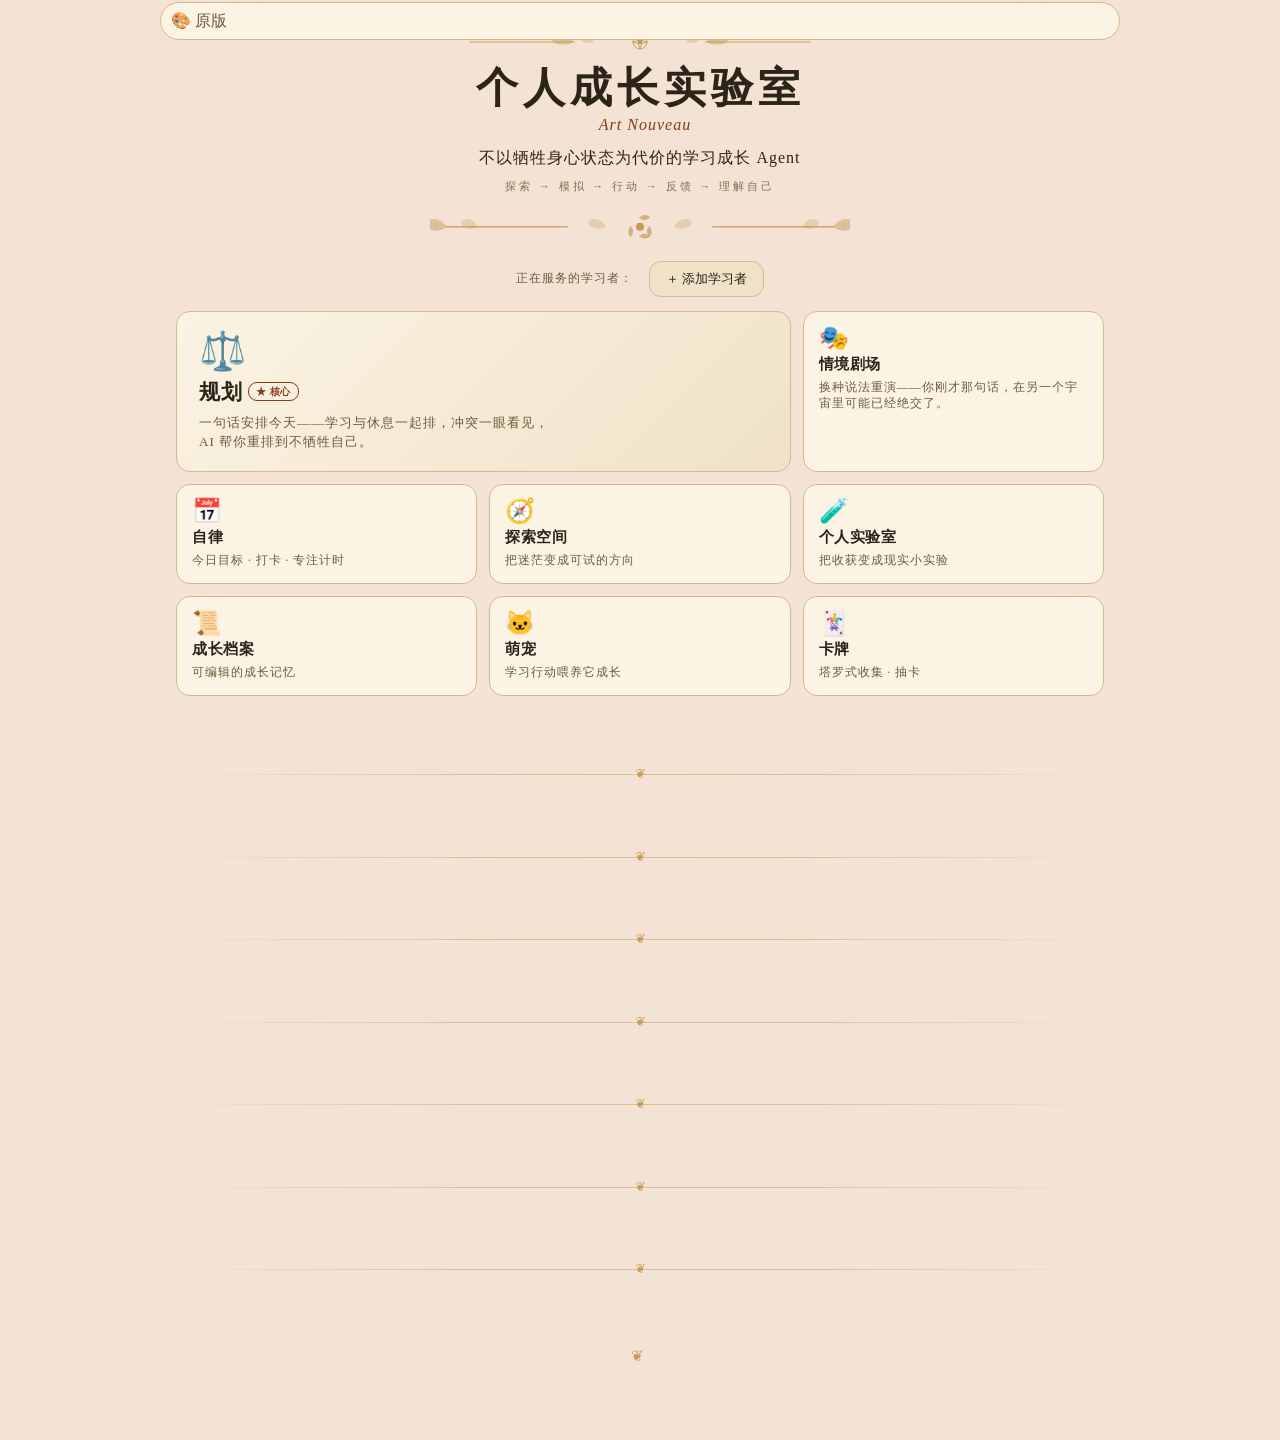
==== app/static/index.html @ cc13e1bd "初始提交：GrowLab 个人成长实验室（三合一）" ====
<!DOCTYPE html>
<html lang="zh">
<head>
<meta charset="UTF-8">
<meta name="viewport" content="width=device-width, initial-scale=1.0">
<title>个人成长实验室</title>
<style>
:root{
  --bg:#F3E3D5; --surface:#FBF3E3; --surface-2:#EFE2C8; --border:#D4B98F;
  --text:#2C2418; --muted:#6E5A3E; --primary:#3E4630; --gold:#C89B5A;
  --gold-2:#E0B15D; --rust:#853C1E; --success:#4C6B4A; --warning:#9D612E; --danger:#853C1E;
  --radius:16px; --shadow:0 4px 18px rgba(60,45,20,.12); --ease:cubic-bezier(.22,1,.36,1);
}
[data-theme="dark"]{
  --bg:#2B3322; --surface:#39422E; --surface-2:#454E35; --border:#5A6448;
  --text:#F3E3D5; --muted:#B9AC92; --primary:#E0B15D; --gold:#C89B5A;
  --gold-2:#E5C592; --rust:#B0642F; --success:#8FAE84; --warning:#C99A5B; --danger:#C96B4B;
  --shadow:0 4px 18px rgba(0,0,0,.4);
}
/* ===== Seder 新艺术植物纹样 · 四套可选色板（默认原版，右上角下拉切换，可随时回退） ===== */
[data-theme="seder-gold"]{
  --bg:#E8DCC3; --surface:#EBE0CA; --surface-2:#DCCDA9; --border:#1F2A24;
  --text:#1F2A24; --muted:#575C51; --primary:#8A6D1F; --gold:#8A6D1F;
  --gold-2:#6E5514; --rust:#5C3A2E;
}
[data-theme="seder-iris"]{
  --bg:#D8D4C8; --surface:#DDD9CF; --surface-2:#C4BFB0; --border:#23203A;
  --text:#23203A; --muted:#565262; --primary:#3E4E8C; --gold:#3E4E8C;
  --gold-2:#2E3C70; --rust:#6B4E7E;
}
[data-theme="seder-pergament"]{
  --bg:#EDE4D0; --surface:#EFE7D6; --surface-2:#E0D4BA; --border:#3A2F23;
  --text:#3A2F23; --muted:#6C6253; --primary:#5C4A2E; --gold:#5C4A2E;
  --gold-2:#463820; --rust:#7A3B2E;
}
[data-theme="seder-distel"]{
  --bg:#E3D5BF; --surface:#E6DAC7; --surface-2:#D2C1A4; --border:#2A2620;
  --text:#2A2620; --muted:#5E574D; --primary:#9A4632; --gold:#9A4632;
  --gold-2:#7D3626; --rust:#4E5B3A;
}
[data-theme="seder-gold"] .bg::after{background:radial-gradient(130% 95% at 50% 42%, rgba(232,220,195,.82) 32%, rgba(232,220,195,.55) 78%, rgba(232,220,195,.30) 100%)}
[data-theme="seder-iris"] .bg::after{background:radial-gradient(130% 95% at 50% 42%, rgba(216,212,200,.82) 32%, rgba(216,212,200,.55) 78%, rgba(216,212,200,.30) 100%)}
[data-theme="seder-pergament"] .bg::after{background:radial-gradient(130% 95% at 50% 42%, rgba(237,228,208,.82) 32%, rgba(237,228,208,.55) 78%, rgba(237,228,208,.30) 100%)}
[data-theme="seder-distel"] .bg::after{background:radial-gradient(130% 95% at 50% 42%, rgba(227,213,191,.82) 32%, rgba(227,213,191,.55) 78%, rgba(227,213,191,.30) 100%)}
select.theme-sel{appearance:none;-webkit-appearance:none;cursor:pointer;background:var(--surface);color:var(--muted);font:inherit;padding:5px 10px}
*{box-sizing:border-box;margin:0;padding:0}
body{font-family:"Songti SC","STSong","Noto Serif SC",Georgia,serif;
  background:var(--bg);color:var(--text);line-height:1.65;
  -webkit-font-smoothing:antialiased;padding-bottom:60px}
.wrap{max-width:960px;margin:0 auto;padding:24px 16px 10px;position:relative;z-index:1}

/* ===== 虚化背景层：穆夏参考图 + 径向柔光（中心盖住文字，四周透出画作） ===== */
.bg{position:fixed;inset:-50px;z-index:0;pointer-events:none;
  background:url('/static/img/0afab5fdced544edc72ea9a3ad81ae0b.jpg') center/cover no-repeat;
  filter:blur(7px) saturate(1.08);transform:scale(1.04);}
.bg::after{content:"";position:absolute;inset:0;
  background:radial-gradient(130% 95% at 50% 42%,
    rgba(243,227,213,.82) 32%, rgba(243,227,213,.55) 78%, rgba(243,227,213,.30) 100%);}
[data-theme="dark"] .bg::after{
  background:radial-gradient(130% 95% at 50% 42%,
    rgba(43,51,34,.86) 32%, rgba(43,51,34,.58) 78%, rgba(43,51,34,.32) 100%);}

/* ===== 页眉 ===== */
header{text-align:center;margin-bottom:6px;position:relative}
.hdr-orn{display:block;width:100%;max-width:340px;margin:0 auto 2px;color:var(--gold)}
h1{font-size:30px;font-weight:600;letter-spacing:4px;line-height:1.25}
h1 .fl{color:var(--rust);font-style:italic;font-size:15px;font-weight:400;
  letter-spacing:1px;margin-left:10px;display:block}
.sub{color:var(--muted);font-size:13px;margin-top:4px;letter-spacing:2px}
.icon-btn{background:none;border:1px solid var(--border);border-radius:20px;
  color:var(--muted);padding:5px 12px;font-size:13px;cursor:pointer;
  position:absolute;top:2px;right:0}
.icon-btn:hover{border-color:var(--gold);color:var(--gold-2)}

/* ===== 花边分隔线 ===== */
.orn-divider{display:block;width:100%;max-width:420px;margin:6px auto 4px;color:var(--gold)}
.orn-divider line,.orn-divider path,.orn-divider circle{stroke:currentColor}

/* ===== 用户选择器 ===== */
.userselect{display:flex;gap:8px;align-items:center;flex-wrap:wrap;
  margin:14px 0 6px;justify-content:center}
.userselect .lbl{font-size:12px;color:var(--muted);letter-spacing:1px}
.usertag{padding:5px 16px;border:1px solid var(--border);border-radius:20px;
  font-size:13px;cursor:pointer;background:var(--surface)}
.usertag:hover{border-color:var(--gold)}
.usertag.on{background:var(--primary);color:var(--surface);border-color:var(--primary)}

/* ===== 导航 ===== */
nav{display:flex;gap:8px;flex-wrap:wrap;margin:10px 0 20px;justify-content:center}
nav button{font-family:inherit;border:1px solid var(--border);border-radius:24px;
  background:var(--surface);color:var(--text);padding:8px 18px;font-size:14px;
  cursor:pointer;letter-spacing:1px}
nav button:hover{border-color:var(--gold);color:var(--rust)}
nav button.on{background:var(--primary);color:var(--surface);border-color:var(--primary)}

/* ===== 卡片（穆夏装饰框：四角花边 + 双层金线） ===== */
.card{position:relative;background-color:var(--surface);
  border:1px solid rgba(200,155,90,.5);border-radius:14px;
  padding:34px 30px 26px;margin-bottom:16px;box-shadow:var(--shadow);
  background-image:url('/static/orn/corner-tl.svg'),url('/static/orn/corner-tr.svg'),
    url('/static/orn/corner-bl.svg'),url('/static/orn/corner-br.svg');
  background-repeat:no-repeat;
  background-position:top left, top right, bottom left, bottom right;
  background-size:48px 48px,48px 48px,48px 48px,48px 48px;}
.card::before{content:"";position:absolute;inset:9px;border:1px solid rgba(200,155,90,.22);
  border-radius:9px;pointer-events:none}
.section-t{font-size:12px;font-weight:600;color:var(--rust);letter-spacing:2px;
  text-transform:uppercase;margin-bottom:12px;padding-left:12px;
  border-left:3px solid var(--gold);line-height:1.5}
.muted{color:var(--muted);font-size:12px}
button.act{font-family:inherit;border:1px solid var(--border);border-radius:12px;
  background:var(--surface-2);color:var(--text);padding:8px 16px;font-size:13px;cursor:pointer}
button.act:hover{border-color:var(--gold)}
button.primary{background:var(--primary);color:var(--surface);border-color:var(--primary)}
button.danger{border-color:var(--danger);color:var(--danger)}
input,textarea,select{font-family:inherit;background:var(--surface-2);color:var(--text);
  border:1px solid var(--border);border-radius:10px;padding:9px 12px;font-size:14px;width:100%}
textarea{resize:vertical;min-height:60px}
label{font-size:12px;color:var(--muted);display:block;margin:8px 0 3px}
.row{display:flex;gap:8px;align-items:center;flex-wrap:wrap}
.row>*{flex:1}
.row .narrow{flex:0 0 auto}

/* ===== 场景卡片 ===== */
.scene{display:flex;gap:12px;align-items:center;padding:14px 16px;border:1px solid var(--border);
  border-radius:var(--radius);margin-bottom:8px;cursor:pointer;background:var(--surface-2);
  transition:border-color .2s,transform .2s}
.scene:hover{border-color:var(--gold);transform:translateX(2px)}
.scene .t{font-size:15px;font-weight:600}
.scene .m{color:var(--muted);font-size:12px}

/* ===== 剧场对话（带头像） ===== */
.chat{display:flex;flex-direction:column;gap:12px;margin:14px 0}
.msg{display:flex;gap:9px;align-items:flex-start}
.msg.user{flex-direction:row-reverse}
.avatar{width:36px;height:36px;border-radius:50%;flex:0 0 auto;
  background:var(--surface-2);border:1px solid var(--gold);
  display:flex;align-items:center;justify-content:center;font-size:18px;
  box-shadow:0 0 0 2px rgba(200,155,90,.15)}
.bubble{max-width:80%;padding:10px 14px;border-radius:14px;font-size:14px;line-height:1.5}
.bubble.user{background:var(--primary);color:var(--surface);border-bottom-right-radius:4px}
.bubble.char{background:var(--surface-2);border-bottom-left-radius:4px;border:1px solid var(--border)}
.bubble .who{font-size:11px;color:var(--muted);margin-bottom:2px;display:block}
.eval{display:flex;gap:6px;flex-wrap:wrap;margin:6px 0}
.badge{font-size:11px;padding:3px 12px;border-radius:14px;border:1px solid var(--border)}
.badge.ok{color:var(--success);border-color:var(--success)}
.badge.no{color:var(--danger);border-color:var(--danger)}

.md{background:var(--surface-2);border-radius:12px;padding:14px 16px;font-size:13px;
  white-space:pre-wrap;line-height:1.65;border:1px solid var(--border)}
.md h1,.md h2,.md h3{font-size:15px;margin:8px 0 4px;color:var(--rust)}
.md table{width:100%;border-collapse:collapse;font-size:12px;margin:6px 0}
.md td,.md th{border:1px solid var(--border);padding:5px 8px;text-align:left}
.hidden{display:none}
.list-item{display:flex;gap:10px;align-items:center;padding:12px 14px;border:1px solid var(--border);
  border-radius:12px;margin-bottom:8px;font-size:13px;background:var(--surface-2)}
.list-item .grow{flex:1}
.ornament{color:var(--gold);font-size:15px;letter-spacing:6px;text-align:center;margin:6px 0 2px}

/* ===== 成长宠物 ===== */
.pet-head{display:flex;gap:14px;align-items:center;margin-bottom:14px}
.pet-emoji{width:76px;height:76px;border-radius:50%;background:var(--surface-2);
  border:1px solid var(--gold);display:flex;align-items:center;justify-content:center;
  font-size:40px;box-shadow:0 0 0 3px rgba(200,155,90,.15)}
.pet-info{flex:1;min-width:0}
.pet-name{font-size:18px;font-weight:600;letter-spacing:1px}
.pet-stage{font-size:12px;color:var(--rust);margin-left:6px;font-weight:400}
.pet-expbar{height:8px;border-radius:6px;background:var(--surface-2);border:1px solid var(--border);
  margin-top:7px;overflow:hidden}
.pet-expbar .pfill{display:block;height:100%;background:linear-gradient(90deg,var(--gold-2),var(--gold));
  border-radius:6px;transition:width .3s}
.pbar{display:flex;align-items:center;gap:8px;margin:8px 0}
.plbl{font-size:12px;color:var(--muted);width:34px}
.ptrack{flex:1;height:10px;border-radius:6px;background:var(--surface-2);border:1px solid var(--border);overflow:hidden}
.pfill{display:block;height:100%;border-radius:6px;transition:width .3s}
.pnum{font-size:12px;color:var(--muted);width:26px;text-align:right}
.pet-ev{display:flex;gap:8px;align-items:center;padding:7px 10px;border:1px solid var(--border);
  border-radius:10px;margin-bottom:6px;font-size:13px;background:var(--surface-2)}
.pet-exp{margin-left:auto;color:var(--gold);font-size:12px}
/* 宠物 duangduang 弹性待机动画 */
@keyframes duang{
  0%,100%{transform:translateY(0) scale(1,1)}
  25%{transform:translateY(-3px) scale(1.07,.93)}
  50%{transform:translateY(0) scale(.95,1.07)}
  72%{transform:translateY(-1px) scale(1.04,.96)}
}
.pet-emoji{animation:duang 2.6s ease-in-out infinite}
@media(prefers-reduced-motion:reduce){.pet-emoji{animation:none}}

/* ===== 成长卡牌 ===== */
.cards-top{display:flex;align-items:center;gap:12px;justify-content:space-between;flex-wrap:wrap;margin-bottom:12px}
.draw-big{font-size:22px;font-weight:600;color:var(--rust)}
.cardgrid{display:grid;grid-template-columns:repeat(auto-fill,minmax(116px,1fr));gap:12px;margin-top:10px}
.cardcell{position:relative;aspect-ratio:2/3;border-radius:10px;overflow:hidden;
  border:1px solid var(--gold);background:var(--surface-2);box-shadow:0 2px 8px rgba(60,45,20,.12)}
.cardcell img{width:100%;height:100%;object-fit:cover;display:block}
.cardcap{position:absolute;left:0;right:0;bottom:0;padding:4px 6px;text-align:center;
  font-size:12px;color:var(--surface);background:linear-gradient(transparent,rgba(43,51,34,.82));letter-spacing:1px}
.cardback{position:absolute;inset:0;display:flex;align-items:center;justify-content:center;
  background:radial-gradient(circle at 50% 40%,var(--surface) 0%,var(--surface-2) 100%);
  color:var(--gold);font-size:22px;opacity:.55}
.flip-scene{perspective:1000px;width:180px;aspect-ratio:2/3;margin:4px auto 6px}
.flip-inner{position:relative;width:100%;height:100%;transform-style:preserve-3d;transition:transform .7s cubic-bezier(.2,.85,.25,1)}
.flip-inner.flipped{transform:rotateY(180deg)}
.flip-face{position:absolute;inset:0;backface-visibility:hidden;-webkit-backface-visibility:hidden;
  border-radius:12px;border:1px solid var(--gold);overflow:hidden}
.flip-back{background:radial-gradient(circle at 50% 40%,var(--surface) 0%,var(--surface-2) 100%);
  display:flex;align-items:center;justify-content:center;color:var(--gold);font-size:28px}
.flip-front{transform:rotateY(180deg);background:var(--surface)}

/* ===== 自律 todo ===== */
.disc-stats{display:grid;grid-template-columns:repeat(3,1fr);gap:10px;margin-bottom:6px}
.dstat{background:var(--surface-2);border:1px solid var(--border);border-radius:12px;
  padding:12px;text-align:center}
.dstat .dnum{font-size:24px;font-weight:700;color:var(--rust)}
.dstat .dlbl{font-size:11px;color:var(--muted);margin-top:2px}
.habit{display:flex;align-items:center;gap:10px;padding:10px 12px;border-radius:11px;
  background:var(--surface-2);margin-bottom:7px;border:1px solid transparent;cursor:pointer;transition:.15s}
.habit:hover{border-color:var(--gold)}
.habit.checked{border-color:var(--success);background:var(--surface)}
.habit .box{width:22px;height:22px;border-radius:7px;border:2px solid var(--border);
  flex-shrink:0;display:flex;align-items:center;justify-content:center;font-size:14px;color:var(--surface)}
.habit.checked .box{background:var(--success);border-color:var(--success)}
.habit .hname{font-size:14px}
.habit.checked .hname{color:var(--muted);text-decoration:line-through}
.heat{display:grid;grid-template-columns:repeat(15,1fr);gap:4px;margin-top:6px}
.heat .cell{aspect-ratio:1;border-radius:5px;background:var(--surface-2);border:1px solid var(--border);
  display:flex;align-items:center;justify-content:center;font-size:9px;color:var(--muted)}
.heat .cell.full{background:var(--success);border-color:var(--success);color:var(--surface)}
.heat .cell.part{background:linear-gradient(135deg,var(--success) 0%,var(--surface-2) 100%)}
.heat .cell.plan{border-style:dashed}
.heat .cell.has-plan{border-color:var(--gold);color:var(--rust);font-weight:600}
.timer-clock{font-size:34px;font-weight:700;font-variant-numeric:tabular-nums;letter-spacing:1px;
  text-align:center;color:var(--rust);margin:6px 0}
/* 交接弹层 */
.modal{position:fixed;inset:0;background:rgba(30,24,14,.5);display:none;
  align-items:center;justify-content:center;z-index:60;padding:16px}
.modal.show{display:flex}
.modal-box{background:var(--surface);border:1px solid var(--gold);border-radius:14px;
  padding:20px;max-width:440px;width:100%;max-height:88vh;overflow:auto;box-shadow:0 8px 30px rgba(0,0,0,.3)}
.modal-box h3{margin-bottom:2px}
/* 导演设置 */
.dir-lbl{font-size:12px;color:var(--muted);margin-top:10px;display:block;margin-bottom:4px}
.dir-row{display:flex;gap:8px;flex-wrap:wrap}
.dir-opt{padding:6px 13px;border:1px solid var(--border);border-radius:20px;
  font-size:13px;cursor:pointer;background:var(--surface-2)}
.dir-opt.on{background:var(--primary);color:var(--surface);border-color:var(--primary)}
/* 经验卡 */
.expcard{border:1px solid var(--gold);border-radius:12px;padding:12px 14px;margin-bottom:10px;
  background:var(--surface-2);position:relative}
.expcard .tag{font-size:10px;color:var(--rust);border:1px solid var(--rust);
  padding:1px 7px;border-radius:10px;margin-left:6px;vertical-align:2px}
.handoff-banner{background:var(--surface-2);border:1px dashed var(--gold);border-radius:10px;
  padding:9px 12px;margin-bottom:10px;font-size:13px}
/* 农场场景 */
.farm-scene{position:relative;border-radius:14px;overflow:hidden;padding:12px;
  background:linear-gradient(180deg,#b8ddf0 0%,#d9eed2 52%,#93c46f 100%);
  border:1px solid var(--border)}
.farm-scene .house{position:absolute;top:10px;left:14px;font-size:38px;filter:drop-shadow(0 2px 2px rgba(0,0,0,.15))}
.farm-scene .sun{position:absolute;top:12px;right:16px;font-size:28px}
.farm-scene .fence{position:absolute;bottom:6px;left:0;right:0;height:10px;
  background:repeating-linear-gradient(90deg,#8a6a3f 0 12px,#f3e3d5 12px 16px);
  border-radius:3px;opacity:.5}
.farm-grid{display:grid;grid-template-columns:repeat(3,1fr);gap:10px;margin-top:52px;position:relative;z-index:1}
.plot{aspect-ratio:1;border-radius:11px;
  background:linear-gradient(180deg,#9c6b3a,#7c5226);border:2px solid #5f3d1c;
  box-shadow:inset 0 2px 5px rgba(0,0,0,.25);
  display:flex;align-items:center;justify-content:center;font-size:30px;cursor:pointer;transition:.15s}
.plot.empty{border-style:dashed;border-color:#6b4a24;background:rgba(255,255,255,.12);color:#5f3d1c;font-size:22px}
.plot:hover{transform:translateY(-2px)}
.plot.ripe{box-shadow:0 0 0 3px var(--gold-2), inset 0 2px 5px rgba(0,0,0,.25)}
.plot.wilted{opacity:.55}
.crop-tag{font-size:20px;cursor:pointer;margin-left:5px}
.crop-tag:hover{transform:scale(1.15)}
.comm-row{display:flex;align-items:center;gap:10px;padding:9px 12px;border:1px solid var(--border);
  border-radius:11px;margin-bottom:7px;background:var(--surface-2)}
[data-theme="dark"] .farm-scene{background:linear-gradient(180deg,#2c3a33 0%,#394a38 52%,#33402c 100%);
  border-color:var(--border)}
[data-theme="dark"] .plot{background:linear-gradient(180deg,#6b4a2a,#48341f);border-color:#3a2a16}
[data-theme="dark"] .plot.empty{background:rgba(0,0,0,.16);color:#9c8258;border-color:#5c4630}
[data-theme="dark"] .farm-scene .fence{background:repeating-linear-gradient(90deg,#5c4a30 0 12px,#3a4430 12px 16px)}
/* 探索首页 · 标本编辑 + 记忆图谱 */
.specimen{background:var(--surface);border:1px solid var(--border);border-radius:14px;
  padding:28px 26px;margin-bottom:16px}
.spec-kicker{font-size:11px;letter-spacing:3px;color:var(--muted);
  text-transform:uppercase;display:flex;align-items:center;gap:10px}
.spec-kicker::after{content:"";flex:1;height:1px;background:var(--border)}
.specimen h2{font-size:26px;font-weight:600;letter-spacing:2px;margin:8px 0 4px;color:var(--text)}
.spec-sub{font-size:13px;color:var(--muted);line-height:1.7;max-width:60ch}
.spec-rule{border:none;border-top:1px solid var(--border);margin:16px 0}
.spec-label{background:var(--surface-2);border:1px solid var(--border);border-radius:10px;
  padding:16px 14px 12px;position:relative;margin-top:4px}
.spec-no{position:absolute;top:-9px;left:12px;font-size:10px;letter-spacing:1px;
  background:var(--rust);color:var(--surface);padding:1px 9px;border-radius:10px}
.spec-label textarea{background:transparent;border:none;font-size:15px;min-height:56px;
  padding:2px 0;width:100%;box-shadow:none;outline:none}
.spec-grid{display:grid;grid-template-columns:repeat(2,1fr);gap:12px}
.spec-card{background:var(--surface);border:1px solid var(--border);border-radius:10px;
  padding:14px;display:flex;flex-direction:column;gap:4px}
.spec-card .no{font-size:10px;color:var(--muted);letter-spacing:1.5px}
.spec-card .nm{font-size:15px;font-weight:600;line-height:1.4}
.spec-card .why{font-size:12px;color:var(--muted);line-height:1.55;flex:1}
.spec-card .rule{border-top:1px solid var(--border);margin:8px 0 2px}
.spec-card.first{grid-column:1/-1;border-color:var(--rust);
  box-shadow:0 4px 16px rgba(133,60,30,.14)}

@media(max-width:600px){h1{font-size:24px}.bubble{max-width:95%}.card{padding:30px 20px 22px}.spec-grid{grid-template-columns:1fr}}

/* ===== 动效系统（统一缓动 · 视图切换入场 · hover/按压微交互） ===== */
@keyframes rise{from{opacity:0;transform:translateY(26px)}to{opacity:1;transform:none}}
@keyframes ruleGrow{from{transform:scaleX(0)}to{transform:scaleX(1)}}
@keyframes draw{to{stroke-dashoffset:0}}
.hdr-orn{animation:rise .9s var(--ease) both}
.orn-divider{animation:rise 1s var(--ease) both .08s}
#main.view-anim>*{animation:rise .5s var(--ease) both}
#main.view-anim>*:nth-child(2){animation-delay:.06s}
#main.view-anim>*:nth-child(3){animation-delay:.12s}
#main.view-anim>*:nth-child(4){animation-delay:.18s}
#main.view-anim>*:nth-child(5){animation-delay:.24s}
.cardcell{transition:transform .25s var(--ease),box-shadow .25s var(--ease)}
.cardcell:hover{transform:translateY(-3px)}
button.act,nav button,.usertag,.dir-opt,.habit,.list-item,.spec-card{
  transition:border-color .2s,color .2s,background .2s,transform .16s var(--ease)}
button.act:active,nav button:active,.usertag:active,.dir-opt:active{transform:scale(.96)}
.spec-card:hover{transform:translateY(-3px)}
@media(prefers-reduced-motion:reduce){#main.view-anim>*{animation:none}}

/* ===== Bento 空间网格（首页启动器 · 参考 saaspo/supahero） ===== */
#nav{display:grid;grid-template-columns:repeat(3,1fr);gap:12px;margin:14px 0 20px}
#nav button.bento{display:flex;flex-direction:column;align-items:flex-start;justify-content:flex-start;
  gap:5px;text-align:left;padding:14px 15px;border:1px solid var(--border);border-radius:14px;
  background:var(--surface);color:var(--text);cursor:pointer;min-height:96px;
  transition:transform .18s var(--ease),border-color .2s,box-shadow .2s}
#nav button.bento:hover{transform:translateY(-3px);border-color:var(--gold);box-shadow:var(--shadow)}
#nav button.bento.on{background:var(--surface);color:var(--text);border-color:var(--gold);
  box-shadow:0 0 0 2px var(--gold-2)}
#nav .b-ico{font-size:24px;line-height:1}
#nav .b-t{font-size:15px;font-weight:600;letter-spacing:.5px;display:flex;align-items:center;gap:6px}
#nav .b-d{font-size:11.5px;color:var(--muted);line-height:1.45}
#nav .b-tag{font-size:10px;color:var(--rust);border:1px solid var(--rust);border-radius:9px;padding:0 7px;line-height:1.7}
#nav button.b-feat{grid-column:span 2;justify-content:center;gap:8px;padding:20px 22px;min-height:120px;
  background:linear-gradient(135deg,var(--surface) 0%,var(--surface-2) 100%)}
#nav .b-feat .b-ico{font-size:38px}
#nav .b-feat .b-t{font-size:21px}
#nav .b-feat .b-d{font-size:13px;max-width:360px}
@media(max-width:680px){#nav{grid-template-columns:repeat(2,1fr)}#nav button.b-feat{grid-column:span 2}}

/* ===== Hero 首屏（参考 supahero/seesaw 字阶） ===== */
header{margin-bottom:12px}
h1{font-size:42px;letter-spacing:5px}
h1 .fl{font-size:16px}
.sub.hero-lead{font-size:16px;color:var(--text);letter-spacing:1px;margin-top:10px;font-weight:500}
.sub.loop-line{font-size:11px;letter-spacing:3px;margin-top:6px;opacity:.85}
@media(max-width:600px){h1{font-size:30px}}

/* ===== 规划视图（文字驱动 · 动效优先） ===== */
.plan-input{display:flex;gap:10px;align-items:flex-start;margin:8px 0}
.plan-input textarea{flex:1;min-height:64px}
.plan-input .act{align-self:flex-end}
/* loading 呼吸点 */
.loading{display:flex;gap:4px;align-items:center;padding:8px 0}
.loading .dot{width:7px;height:7px;border-radius:50%;background:var(--gold);animation:blink 1.2s infinite}
.loading .dot:nth-child(2){animation-delay:.2s}
.loading .dot:nth-child(3){animation-delay:.4s}
.loading-txt{font-size:12px;color:var(--muted);margin-left:6px}
@keyframes blink{0%,80%,100%{opacity:.25;transform:translateY(0)}40%{opacity:1;transform:translateY(-3px)}}
/* 操作预览卡 */
#plan_ops{display:flex;flex-direction:column;gap:10px;margin-top:10px}
.op-card{border:1px solid var(--border);border-radius:12px;padding:12px 14px;background:var(--surface-2);
  animation:rise .4s var(--ease) both;transition:opacity .3s,border-color .3s}
.op-card.op-err{animation:shake .4s;border-color:var(--danger)}
.op-card.op-done{border-color:var(--success)}
.op-card.op-cancelled{opacity:.55}
.op-head{display:flex;align-items:center;gap:8px;margin-bottom:4px}
.op-title{font-weight:600}
.op-badge{font-size:11px;padding:1px 8px;border-radius:9px;border:1px solid var(--border)}
.op-badge.ok{color:var(--success);border-color:var(--success)}
.op-badge.warn{color:var(--warning);border-color:var(--warning)}
.op-badge.no{color:var(--danger);border-color:var(--danger)}
.op-badge.info{color:var(--primary);border-color:var(--primary)}
.op-meta{font-size:12px;color:var(--muted);margin-bottom:2px}
.op-note{font-size:13px}
.op-ask{font-size:12px;color:var(--rust);margin-top:2px}
.op-acts{display:flex;gap:8px;margin-top:8px}
.op-result{margin-top:8px;display:flex;flex-direction:column;gap:6px}
.op-done-txt{color:var(--success);font-weight:600}
.conflict{font-size:12px;color:var(--danger);border:1px solid var(--danger);border-radius:8px;
  padding:6px 9px;background:rgba(133,60,30,.06);animation:pulse 1.4s ease-in-out infinite}
@keyframes pulse{0%,100%{box-shadow:0 0 0 0 rgba(133,60,30,.18)}50%{box-shadow:0 0 0 5px rgba(133,60,30,.05)}}
@keyframes shake{0%,100%{transform:translateX(0)}20%,60%{transform:translateX(-4px)}40%,80%{transform:translateX(4px)}}
.adj-cand{font-size:13px;border:1px dashed var(--gold);border-radius:8px;padding:6px 9px;animation:rise .3s var(--ease) both}
/* 日程 + 量化 */
#plan_schedule{display:flex;flex-direction:column;gap:6px;margin-top:6px}
.sched-day-h{font-size:12px;color:var(--rust);letter-spacing:.06em;margin:10px 0 4px;font-weight:600}
.sched-item{display:flex;align-items:center;gap:10px;padding:8px 11px;border:1px solid var(--border);
  border-radius:9px;background:var(--surface-2);animation:rise .35s var(--ease) both}
.sched-item.cancelled{opacity:.5;text-decoration:line-through}
.sched-time{font-family:ui-monospace,monospace;font-size:12px;color:var(--rust);white-space:nowrap}
.sched-title{font-size:13px}
.metric-grid{display:grid;grid-template-columns:repeat(4,1fr);gap:8px;margin-top:6px}
.metric-cell{border:1px solid var(--border);border-radius:9px;padding:9px;text-align:center;
  background:var(--surface-2);animation:rise .35s var(--ease) both}
.metric-cell.has{border-color:var(--gold)}
.m-n{font-size:11px;color:var(--muted)}
.m-v{font-size:20px;font-weight:700;color:var(--rust);margin-top:2px}
@media(max-width:600px){.metric-grid{grid-template-columns:repeat(2,1fr)}}

/* ===== 单页滚动 + 分区 + 滚动显现 ===== */
.sec{scroll-margin-top:16px;position:relative}
.sec + .sec{margin-top:48px}
.sec + .sec::before{content:"";position:absolute;top:-24px;left:0;right:0;height:1px;
  background:linear-gradient(90deg,transparent,var(--gold) 32%,var(--gold) 68%,transparent);opacity:.5}
.sec + .sec::after{content:"❦";position:absolute;top:-31px;left:50%;transform:translateX(-50%);
  color:var(--gold);font-size:13px;line-height:1}
.sec-h{display:flex;align-items:center;gap:12px;margin:0 0 16px}
.sec-h .sh-ico{font-size:28px;line-height:1}
.sec-h .sh-t{font-size:30px;font-weight:700;letter-spacing:.06em;line-height:1.15;margin:0}
.sec-h::after{content:"";flex:1;height:1px;background:linear-gradient(90deg,var(--gold),transparent);opacity:.6}
.sec-h,.sec-body{opacity:0;transform:translateY(26px);transition:opacity .6s var(--ease),transform .6s var(--ease)}
.sec.in .sec-h,.sec.in .sec-body{opacity:1;transform:none}
</style>
</head>
<body>
<div class="bg" id="bg"></div>
<div class="wrap">
  <header>
    <svg class="hdr-orn" viewBox="0 0 340 36" fill="none" aria-hidden="true">
      <g stroke-linecap="round" stroke-width="1">
        <path d="M0 18 C40 18 60 18 104 18" stroke="currentColor"/>
        <path d="M236 18 C280 18 300 18 340 18" stroke="currentColor"/>
        <path d="M104 18 c-8 -9 -18 -9 -22 -2 4 6 14 6 22 2Z" fill="currentColor" opacity=".5"/>
        <path d="M236 18 c8 -9 18 -9 22 -2 -4 6 -14 6 -22 2Z" fill="currentColor" opacity=".5"/>
        <path d="M124 18 c-3 -6 -10 -8 -14 -4 1 5 8 6 14 4Z" fill="currentColor" opacity=".3"/>
        <path d="M216 18 c3 -6 10 -8 14 -4 -1 5 -8 6 -14 4Z" fill="currentColor" opacity=".3"/>
      </g>
      <g transform="translate(170,18)">
        <circle r="7" stroke="currentColor" fill="none" stroke-width="1"/>
        <path d="M0 -7 C2 -2 2 2 0 7" stroke="currentColor" fill="none" stroke-width="1"/>
        <path d="M0 -7 C-2 -2 -2 2 0 7" stroke="currentColor" fill="none" stroke-width="1"/>
        <path d="M-7 0 C-2 2 2 2 7 0" stroke="currentColor" fill="none" stroke-width="1"/>
        <path d="M-7 0 C-2 -2 2 -2 7 0" stroke="currentColor" fill="none" stroke-width="1"/>
        <circle r="2.2" fill="currentColor"/>
      </g>
    </svg>
    <h1>个人成长实验室<span class="fl">Art&nbsp;Nouveau</span></h1>
    <div class="sub hero-lead">不以牺牲身心状态为代价的学习成长 Agent</div>
    <div class="sub loop-line">探索 → 模拟 → 行动 → 反馈 → 理解自己</div>
  </header>
  <select id="themeSel" class="icon-btn theme-sel" onchange="setTheme(this.value)" title="切换主题">
    <option value="light">🎨 原版</option>
    <option value="dark">🌙 暗色</option>
    <option value="seder-gold">🌾 Seder·金</option>
    <option value="seder-iris">🪻 Seder·鸢尾</option>
    <option value="seder-pergament">📜 Seder·羊皮纸</option>
    <option value="seder-distel">🌿 Seder·蓟</option>
  </select>

  <svg class="orn-divider" viewBox="0 0 360 34" fill="none" aria-hidden="true">
    <g stroke-linecap="round">
      <path d="M14 17 C50 17 80 17 118 17" stroke-width="1" stroke="currentColor"/>
      <path d="M242 17 C280 17 310 17 346 17" stroke-width="1" stroke="currentColor"/>
      <path d="M14 17 c-6 -8 -15 -8 -19 -2 4 6 13 6 19 2Z" fill="currentColor" opacity=".5"/>
      <path d="M346 17 c6 -8 15 -8 19 -2 -4 6 -13 6 -19 2Z" fill="currentColor" opacity=".5"/>
      <path d="M40 17 c-2 -6 -9 -8 -13 -4 1 5 8 7 13 4Z" fill="currentColor" opacity=".3"/>
      <path d="M320 17 c2 -6 9 -8 13 -4 -1 5 -8 7 -13 4Z" fill="currentColor" opacity=".3"/>
      <path d="M150 17 c-3 -6 -10 -8 -14 -4 1 5 8 6 14 4Z" fill="currentColor" opacity=".3"/>
      <path d="M210 17 c3 -6 10 -8 14 -4 -1 5 -8 6 -14 4Z" fill="currentColor" opacity=".3"/>
    </g>
    <g transform="translate(180,17)">
      <path d="M0 -8 c3 -2 6 -2 8 0 c-3 2 -6 2 -8 0Z" fill="currentColor" opacity=".7"/>
      <path d="M0 8 c3 2 6 2 8 0 c-3 -2 -6 -2 -8 0Z" fill="currentColor" opacity=".7"/>
      <path d="M-8 0 c-2 3 -2 6 0 8 c2 -3 2 -6 0 -8Z" fill="currentColor" opacity=".7"/>
      <path d="M8 0 c2 3 2 6 0 8 c-2 -3 -2 -6 0 -8Z" fill="currentColor" opacity=".7"/>
      <circle r="3" fill="currentColor"/>
    </g>
  </svg>

  <div class="userselect">
    <span class="lbl">正在服务的学习者：</span>
    <span id="userTags"></span>
    <button class="act narrow" onclick="showAddUser()">＋ 添加学习者</button>
  </div>

  <nav id="nav">
    <button class="bento b-feat" data-view="plan" onclick="showView('plan')">
      <span class="b-ico">⚖️</span>
      <span class="b-t">规划 <span class="b-tag">★ 核心</span></span>
      <span class="b-d">一句话安排今天——学习与休息一起排，冲突一眼看见，AI 帮你重排到不牺牲自己。</span>
    </button>
    <button class="bento" data-view="theater" onclick="showView('theater')">
      <span class="b-ico">🎭</span><span class="b-t">情境剧场</span>
      <span class="b-d">换种说法重演——你刚才那句话，在另一个宇宙里可能已经绝交了。</span>
    </button>
    <button class="bento" data-view="discipline" onclick="showView('discipline')">
      <span class="b-ico">📅</span><span class="b-t">自律</span>
      <span class="b-d">今日目标 · 打卡 · 专注计时</span>
    </button>
    <button class="bento" data-view="explore" onclick="showView('explore')">
      <span class="b-ico">🧭</span><span class="b-t">探索空间</span>
      <span class="b-d">把迷茫变成可试的方向</span>
    </button>
    <button class="bento" data-view="lab" onclick="showView('lab')">
      <span class="b-ico">🧪</span><span class="b-t">个人实验室</span>
      <span class="b-d">把收获变成现实小实验</span>
    </button>
    <button class="bento" data-view="memory" onclick="showView('memory')">
      <span class="b-ico">📜</span><span class="b-t">成长档案</span>
      <span class="b-d">可编辑的成长记忆</span>
    </button>
    <button class="bento" data-view="pet" onclick="showView('pet')">
      <span class="b-ico">🐱</span><span class="b-t">萌宠</span>
      <span class="b-d">学习行动喂养它成长</span>
    </button>
    <button class="bento" data-view="cards" onclick="showView('cards')">
      <span class="b-ico">🃏</span><span class="b-t">卡牌</span>
      <span class="b-d">塔罗式收集 · 抽卡</span>
    </button>
  </nav>

  <div id="main">
    <section id="sec-plan" class="sec" data-view="plan">
      <header class="sec-h"><span class="sh-ico">⚖️</span><h2 class="sh-t">规划</h2></header>
      <div class="sec-body"></div>
    </section>
    <section id="sec-theater" class="sec" data-view="theater">
      <header class="sec-h"><span class="sh-ico">🎭</span><h2 class="sh-t">情境剧场</h2></header>
      <div class="sec-body"></div>
    </section>
    <section id="sec-discipline" class="sec" data-view="discipline">
      <header class="sec-h"><span class="sh-ico">📅</span><h2 class="sh-t">自律</h2></header>
      <div class="sec-body"></div>
    </section>
    <section id="sec-explore" class="sec" data-view="explore">
      <header class="sec-h"><span class="sh-ico">🧭</span><h2 class="sh-t">探索空间</h2></header>
      <div class="sec-body"></div>
    </section>
    <section id="sec-lab" class="sec" data-view="lab">
      <header class="sec-h"><span class="sh-ico">🧪</span><h2 class="sh-t">个人实验室</h2></header>
      <div class="sec-body"></div>
    </section>
    <section id="sec-memory" class="sec" data-view="memory">
      <header class="sec-h"><span class="sh-ico">📜</span><h2 class="sh-t">成长档案</h2></header>
      <div class="sec-body"></div>
    </section>
    <section id="sec-pet" class="sec" data-view="pet">
      <header class="sec-h"><span class="sh-ico">🐱</span><h2 class="sh-t">萌宠</h2></header>
      <div class="sec-body"></div>
    </section>
    <section id="sec-cards" class="sec" data-view="cards">
      <header class="sec-h"><span class="sh-ico">🃏</span><h2 class="sh-t">卡牌</h2></header>
      <div class="sec-body"></div>
    </section>
  </div>
  <div class="ornament">❦</div>
</div>

<div class="modal" id="handoffModal">
  <div class="modal-box">
    <h3 id="handoffHead">交接确认</h3>
    <div class="muted" style="margin-bottom:8px">确认要带过去的内容，可修改。确认前不会写入任何东西。</div>
    <label>标题</label><input id="handoffTitle">
    <label>摘要 / 结论</label><textarea id="handoffSummary" style="min-height:72px"></textarea>
    <div class="row" style="margin-top:12px">
      <button class="act" onclick="handoffSkip()">跳过</button>
      <button class="act" onclick="closeHandoff()">返回</button>
      <button class="act" onclick="handoffPause()">暂停存草稿</button>
      <button class="act primary" onclick="handoffConfirm()">确认</button>
    </div>
  </div>
</div>

<script>
let users=[],cur=null,view='plan',curRun=null,curScene=null,lastCompare='';
let pendingSummary='', lastDirections=[], handoffCfg=null, directorSetup=null;

const BGS={
  explore:{l:'/static/img/0afab5fdced544edc72ea9a3ad81ae0b.jpg'},
  theater:{l:'/static/img/1040g0k0325kb9lsjka005piconajcloug6cgjpo!nd_dft_wgth_jpg_3.JPEG'},
  lab:{l:'/static/img/1040g0k0325kb9lsjka105piconajcloug8ttbi8!nd_dft_wgth_jpg_3.JPEG'},
  memory:{l:'/static/img/1040g0k0325kb9lsjka1g5piconajclounednaag!nd_dft_wgth_jpg_3.JPEG'},
  pet:{l:'/static/img/1040g0k0325kb9lsjka2g5piconajcloutdg3758!nd_dft_wgth_jpg_3.JPEG'},
  cards:{l:'/static/img/1040g0k0325kb9lsjka305piconajcloufj5i3l0!nd_dft_wgth_jpg_3.JPEG'},
  discipline:{l:'/static/img/1040g0k0325kb9lsjka405piconajclou86f1ld0!nd_dft_wgth_jpg_3.JPEG'},
  plan:{l:'/static/img/1040g0k0325kb9lsjka405piconajclou86f1ld0!nd_dft_wgth_jpg_3.JPEG'},
};
const BG_DARK='/static/img/59092a86037e1422bdba42ae3ce2e16b.jpg';
function applyBg(){
  const dark=document.body.getAttribute('data-theme')==='dark';
  const src=dark?BG_DARK:((BGS[view]||BGS.explore).l);
  document.getElementById('bg').style.backgroundImage="url('"+src+"')";
}

async function api(path,body){
  const r=await fetch(path,{method:'POST',headers:{'Content-Type':'application/json'},
    body:body!==undefined?JSON.stringify(body):undefined});
  const d=await r.json().catch(()=>({}));
  if(!r.ok){throw new Error(d.error||('HTTP '+r.status))}
  return d;
}
async function apiGet(path){
  const r=await fetch(path);
  if(!r.ok)throw new Error(r.status);
  return r.json();
}
function esc(s){return String(s??'').replace(/[&<>"]/g,c=>({'&':'&amp;','<':'&lt;','>':'&gt;','"':'&quot;'}[c]));}
function fmtMd(t){return esc(t)
  .replace(/^### (.*)$/gm,'<h3>$1</h3>').replace(/^## (.*)$/gm,'<h2>$1</h2>').replace(/^# (.*)$/gm,'<h1>$1</h1>')
  .replace(/\|(.+)\|/g,m=>{const c=m.slice(1,-1).split('|').map(x=>x.trim());return '<td>'+c.join('</td><td>')+'</td>';})
  .replace(/^\*\*?(.+?)\*\*?/gm,'<b>$1</b>');}
function setTheme(v){const b=document.body;
  if(v==='light')b.removeAttribute('data-theme');
  else b.setAttribute('data-theme',v);
  try{localStorage.setItem('growlab-theme',v)}catch(e){}
  applyBg();}
(function(){try{const t=localStorage.getItem('growlab-theme');
  if(t){setTheme(t);const s=document.getElementById('themeSel');if(s)s.value=t;}}catch(e){}})();

// ---------- 初始化 / 用户 ----------
async function init(){
  await reloadUsers();
  applyBg();
  renderAll();
  initScroll();
}
async function reloadUsers(){
  users=await apiGet('/api/users');
  if(!users.find(u=>u.id===cur))cur=users.length?users[0].id:null;
  document.getElementById('userTags').innerHTML=users.map(u=>
    `<span class="usertag ${u.id===cur?'on':''}" onclick="selectUser(${u.id})">${esc(u.name)}</span>`).join('')
    + (users.length?'':'<span class="muted">（还没有学习者，先添加一个）</span>');
}
function selectUser(id){cur=id;document.querySelectorAll('.usertag').forEach((t,i)=>
  t.classList.toggle('on',users[i].id===id));renderAll();}
function showAddUser(){
  const name=prompt('学习者姓名：');
  if(!name)return;
  const cat=prompt('类型（balance=学业健康 / swim=运动 / think=想法 / self=本人）：','balance');
  api('/api/users',{name,category:cat||'balance'}).then(()=>{reloadUsers();renderAll();});
}
function secBody(v){return document.querySelector('#sec-'+v+' .sec-body');}
function renderAll(){
  if(!cur){
    document.querySelectorAll('.sec-body').forEach(el=>el.innerHTML='');
    const b=secBody('plan'); if(b)b.innerHTML='<div class="card"><div class="muted">先在上方添加一位学习者，再开始。</div></div>';
    return;
  }
  renderPlan(); renderTheater(); renderDiscipline(); renderExplore();
  renderLab(); renderMemory(); renderPet(); renderCards();
}
function showView(v){
  const sec=document.getElementById('sec-'+v);
  if(sec) sec.scrollIntoView({behavior:'smooth',block:'start'});
}
function initScroll(){
  if('IntersectionObserver' in window){
    const io=new IntersectionObserver((es)=>{es.forEach(e=>{if(e.isIntersecting)e.target.classList.add('in');});},{rootMargin:'0px 0px -10% 0px',threshold:0.05});
    document.querySelectorAll('#main .sec').forEach(s=>io.observe(s));
  }else{
    document.querySelectorAll('#main .sec').forEach(s=>s.classList.add('in'));
  }
  window.addEventListener('scroll',onScrollSpy,{passive:true});
  onScrollSpy();
}
function onScrollSpy(){
  let curSec='plan';
  const y=window.scrollY + window.innerHeight*0.3;
  document.querySelectorAll('#main .sec').forEach(s=>{ if(s.offsetTop<=y) curSec=s.dataset.view; });
  document.querySelectorAll('#nav button').forEach(b=>b.classList.toggle('on',b.dataset.view===curSec));
}

// ---------- 探索空间 ----------
function renderExplore(){
  const h=`<div class="specimen">
    <div class="spec-kicker">EXPLORATION · 标本 001</div>
    <h2>探索空间</h2>
    <div class="spec-sub">别急着定目标。写下你的模糊感受，Agent 帮你转成「可以试一试的方向」——所有推断都是可编辑的假设，不是定论。</div>
    <hr class="spec-rule">
    <div class="spec-label">
      <span class="spec-no">标本 · 输入</span>
      <textarea id="ex_feeling" placeholder="例：最近很迷茫，不知道该把时间花在什么上"></textarea>
    </div>
    <div class="row" style="margin-top:10px"><button class="act primary" onclick="doExplore()">探索方向</button></div>
    <div id="ex_result" style="margin-top:14px"></div>
  </div>`;
  secBody('explore').innerHTML=h;
}
async function doExplore(){
  const f=document.getElementById('ex_feeling').value.trim();
  if(!f)return alert('写点感受');
  document.getElementById('ex_result').innerHTML='<div class="muted">探索中…</div>';
  const r=await api('/api/explore',{user_id:cur,feeling:f});
  lastDirections=r.directions||[];
  let h='';
  if(lastDirections.length){
    h+=`<div class="spec-grid">`;
    lastDirections.forEach((d,i)=>{
      h+=`<div class="spec-card">
        <div class="no">方向 ${String(i+1).padStart(2,'0')}</div>
        <div class="nm">${esc(d.name)}</div>
        <div class="why">${esc(d.why||'')}</div>
        <div class="rule"></div>
        <div class="row" style="gap:6px">
          <span class="badge ok" style="flex:0 0 auto">${esc(d.cost||'')}</span>
          <button class="act narrow" onclick="takeToPractice(${i})">🎭 带去练习</button>
        </div>
      </div>`;
    });
    h+=`</div>`;
  }
  if(r.first_experiment){
    h+=`<div class="spec-card first" style="margin-top:12px">
      <div class="no">★ 建议先试</div>
      <div class="nm">${esc(r.first_experiment)}</div>
    </div>`;
  }
  if(r.note)h+=`<div class="muted" style="margin-top:8px">${esc(r.note)}</div>`;
  document.getElementById('ex_result').innerHTML=h;
}
function takeToPractice(i){
  const d=lastDirections[i]||{};
  openHandoff({
    kind:'explore',
    title:d.name||'练习方向',
    summary:`想练的方向：${d.name||''}。为什么：${d.why||''}`,
    source_ref:'explore',
    onConfirm:(title,summary)=>{
      api('/api/events',{user_id:cur,kind:'explore',title,summary,source_ref:'explore',status:'confirmed'});
      pendingSummary=summary;
      showView('theater');
    },
    onSkip:()=>{pendingSummary='';showView('theater');}
  });
}

// ---------- 情境剧场 ----------
async function renderTheater(){
  if(curScene&&curRun){return renderScenePlay();}
  let h=`<div class="card">
    <div class="section-t">情境剧场 · 在场景里练，而不是只听建议</div>
    <div class="muted" style="margin-bottom:8px">选一个关系/健康情境。遇到关键节点可以「重演」——换一种说法，看结果怎么变。角色反应只是模拟，不代表真人。</div>`;
  if(pendingSummary){
    h+=`<div class="handoff-banner">🎯 你带来的练习目标：${esc(pendingSummary)}</div>`;
  }
  h+=`<div class="row" style="margin-bottom:10px">
      <button class="act primary" onclick="showCreateScene()">＋ 自创一个场景</button>
    </div>`;
  try{
    const scenes=await apiGet('/api/scenarios');
    scenes.forEach(s=>{
      const isCustom=(s.slug||'').startsWith('custom-');
      const del=isCustom?`<span class="badge no" onclick="event.stopPropagation();delScene('${esc(s.slug)}')">删除</span>`:'';
      h+=`<div class="scene" onclick="openDirector('${esc(s.slug)}')">
      <div class="avatar">${esc(s.avatar||'🧑')}</div>
      <div class="grow"><div class="t">${esc(s.title)}</div>
      <div class="m">${esc(s.theme)} · ${esc(s.goal)}</div></div>
      ${del}<span class="badge ok">进入</span></div>`;
    });
  }catch(e){h+=`<div class="muted">场景加载失败：${esc(e.message)}</div>`;}
  h+=`</div>`;
  secBody('theater').innerHTML=h;
}
async function openDirector(slug){
  const sc=await apiGet('/api/scenarios/'+slug);
  directorSetup={slug:slug, focus:'清楚表达', intensity:'普通', feedback:'结束后再看'};
  let h=`<div class="card"><div class="section-t">导演设置 · ${esc(sc.title)}</div>
    <div class="muted" style="margin-bottom:4px">这次更想练什么？评估会按你的训练意图来，而不是永远追「让对方满意」。</div>
    <label class="dir-lbl">训练目标</label><div class="dir-row" id="dir_focus"></div>
    <label class="dir-lbl">挑战强度</label><div class="dir-row" id="dir_intensity"></div>
    <label class="dir-lbl">反馈时机</label><div class="dir-row" id="dir_feedback"></div>
    <div class="row" style="margin-top:14px">
      <button class="act primary" onclick="startWithDirector()">开始练习</button>
      <button class="act" onclick="renderTheater()">← 返回</button>
    </div></div>`;
  secBody('theater').innerHTML=h;
  renderDirOpts('dir_focus',['清楚表达','守住边界','理解分歧','提出请求'],'focus');
  renderDirOpts('dir_intensity',['轻松','普通','有压力'],'intensity');
  renderDirOpts('dir_feedback',['过程中提示','结束后再看'],'feedback');
}
function renderDirOpts(id,opts,key){
  document.getElementById(id).innerHTML=opts.map(o=>
    `<span class="dir-opt ${directorSetup[key]===o?'on':''}" onclick="setDir('${key}','${o}')">${o}</span>`).join('');
}
function setDir(key,val){
  directorSetup[key]=val;
  const opts={focus:['清楚表达','守住边界','理解分歧','提出请求'],
    intensity:['轻松','普通','有压力'],feedback:['过程中提示','结束后再看']};
  renderDirOpts({focus:'dir_focus',intensity:'dir_intensity',feedback:'dir_feedback'}[key],opts[key],key);
}
async function startWithDirector(){
  const d={focus:directorSetup.focus,intensity:directorSetup.intensity,feedback:directorSetup.feedback};
  const slug=directorSetup.slug;directorSetup=null;
  await startScene(slug,d);
}
async function delScene(slug){
  if(!confirm('删除这个自创场景？'))return;
  const r=await api('/api/scenes/'+slug+'/delete',{});
  if(r.error)return alert(r.error);
  renderTheater();
}
function showCreateScene(){
  secBody('theater').innerHTML=`<div class="card">
    <div class="section-t">自创一个情境</div>
    <div class="muted" style="margin-bottom:8px">填几句，AI 帮你把对方的角色、开场和关键节点设计成可练的对话。</div>
    <label>场景标题</label><input id="cs_title" placeholder="如：跟导师请假延期交作业">
    <label>背景 / 发生了什么</label><textarea id="cs_bg" placeholder="如：作业写不完了，想跟导师申请延期两天">${pendingSummary?esc(pendingSummary):''}</textarea>
    <label>对方是谁（名字+性格，可留空让 AI 设计）</label><input id="cs_char" placeholder="如：严格但通情达理的导师">
    <label>你的目标</label><input id="cs_goal" placeholder="如：争取延期两天，又不显得偷懒">
    <label>约束（分号分隔，可留空）</label><input id="cs_cons" placeholder="如：不能撒谎；不能甩锅给他人">
    <div class="row" style="margin-top:12px">
      <button class="act primary" onclick="createScene()">生成场景</button>
      <button class="act" onclick="renderTheater()">← 返回</button>
    </div>
  </div>`;
}
async function createScene(){
  const title=document.getElementById('cs_title').value.trim();
  const background=document.getElementById('cs_bg').value.trim();
  const goal=document.getElementById('cs_goal').value.trim();
  if(!title||!background||!goal)return alert('标题、背景、目标都要填');
  document.querySelector('#main .act.primary').textContent='生成中…';
  const r=await api('/api/scenes/custom',{user_id:cur,title,background,
    character:document.getElementById('cs_char').value.trim(),
    goal,constraints:document.getElementById('cs_cons').value.trim()});
  if(r.error)return alert(r.error);
  pendingSummary='';
  await startScene(r.slug);
}
async function startScene(slug,director){
  const r=await api(`/api/scenes/${slug}/start`,{user_id:cur,director:director||null});
  curScene=r.scenario;curRun={id:r.run_id,branch:'A',node:r.current_node_id,tl:[],director:r.director||{}};
  renderScenePlay();
}
function renderScenePlay(){
  const s=curScene;
  const node=s.key_nodes.find(n=>n.node_id===curRun.node)||s.key_nodes[0];
  let chat=curRun.tl.map(t=>{
    const isUser=t.who==='user';
    return `<div class="msg ${isUser?'user':''}">
      <div class="avatar">${isUser?'🎓':esc(s.avatar||'🧑')}</div>
      <div class="bubble ${isUser?'user':'char'}"><span class="who">${isUser?'你':esc(s.character_name)}</span>${esc(t.text)}</div>
    </div>`;
  }).join('');
  const done=curRun.node==='';
  let h=`<div class="card">
    <div class="section-t">${esc(s.title)} · 分支 ${esc(curRun.branch)}</div>
    <div class="muted" style="margin-bottom:6px">${esc(s.background)}</div>
    <div class="muted"><b>你的目标：</b>${esc(s.goal)}</div>
    <div class="muted"><b>约束：</b>${esc((s.constraints||[]).join('；'))}</div>
    ${curRun.director&&curRun.director.focus?`<div class="muted"><b>训练设置：</b>${esc(curRun.director.focus)} · ${esc(curRun.director.intensity)} · ${esc(curRun.director.feedback)}</div>`:''}
    <div class="chat">${chat||'<div class="muted">场景开始…</div>'}</div>
    <div id="evalBox" class="eval"></div>`;
  if(done){
    h+=`<div class="md"><b>本分支已结束。</b>可以「重演」换一种策略，或对比两个分支。</div>
      <div class="row" style="margin-top:8px">
        <button class="act" onclick="replayScene()">↻ 重演（新分支）</button>
        <button class="act primary" onclick="compareScene()">⚖ 对比分支</button>
        <button class="act" onclick="backToScenes()">← 返回场景列表</button>
      </div>`;
  }else{
    h+=`<div class="msg"><div class="avatar">${esc(s.avatar||'🧑')}</div><div class="bubble char"><span class="who">${esc(s.character_name)}</span>${esc(node.prompt)}</div></div>
      <textarea id="sc_text" placeholder="你在这说…"></textarea>
      <div class="row" style="margin-top:8px">
        <button class="act primary" onclick="advanceScene()">说</button>
        <button class="act" onclick="replayScene()">↻ 重演</button>
        <button class="act" onclick="backToScenes()">← 退出</button>
      </div>`;
  }
  h+=`<div id="cmpBox" style="margin-top:10px"></div></div>`;
  secBody('theater').innerHTML=h;
  const fb=(curRun.director||{}).feedback;
  if(done && fb==='结束后再看' && (curRun.evals||[]).length){
    const eb=document.getElementById('evalBox');
    if(eb) eb.innerHTML=`<div class="muted" style="flex-basis:100%">本场评估 · 训练目标：${esc((curRun.director||{}).focus||'')}</div>`
      +curRun.evals.map(evalBadgeHTML).join('');
  }
}
function evalBadgeHTML(ev){
  if(!ev)return '';
  let h=`<span class="badge ${ev['达成目标']?'ok':'no'}">达成目标：${ev['达成目标']?'✓':'✗'}</span>
    <span class="badge ${ev['关系友好']?'ok':'no'}">关系友好：${ev['关系友好']?'✓':'✗'}</span>
    <span class="badge ${ev['真诚表达']?'ok':'no'}">真诚表达：${ev['真诚表达']?'✓':'✗'}</span>`;
  if(ev.comment)h+=`<span class="muted" style="flex-basis:100%">${esc(ev.comment)}</span>`;
  return h;
}
async function advanceScene(){
  const t=document.getElementById('sc_text').value.trim();
  if(!t)return alert('先输入你的回应');
  let r;
  try{ r=await api(`/api/scenes/run/${curRun.id}/advance`,{text:t}); }
  catch(e){ alert('发送失败：'+e.message); return; }
  curRun.tl.push({who:'user',text:t});
  if(r.red_flag){curRun.tl.push({who:'char',text:r.message});renderScenePlay();return;}
  curRun.tl.push({who:'char',text:r.character_reply});
  curRun.node=r.next_node_id||'';
  curRun.evals=curRun.evals||[];
  if(r.eval&&Object.keys(r.eval).length)curRun.evals.push(r.eval);
  renderScenePlay();
  const immediate=((curRun.director||{}).feedback||'结束后再看')==='过程中提示';
  if(immediate&&r.eval&&Object.keys(r.eval).length){
    document.getElementById('evalBox').innerHTML=evalBadgeHTML(r.eval);
  }
}
async function replayScene(){
  const r=await api(`/api/scenes/run/${curRun.id}/replay`);
  curRun={id:r.run_id,branch:r.branch_label,node:r.current_node_id,tl:[],director:r.director||(curRun&&curRun.director)||{},evals:[]};
  renderScenePlay();
}
async function compareScene(){
  document.getElementById('cmpBox').innerHTML='<div class="muted">对比中…</div>';
  let r;
  try{ r=await api(`/api/scenes/${curScene.slug}/compare`,{user_id:cur}); }
  catch(e){ document.getElementById('cmpBox').innerHTML=`<div class="muted">对比失败：${esc(e.message)}</div>`; return; }
  if(r.error){document.getElementById('cmpBox').innerHTML=`<div class="muted">${esc(r.error)}</div>`;return;}
  lastCompare=r.compare;
  document.getElementById('cmpBox').innerHTML=`<div class="md">${fmtMd(r.compare)}</div>
    <div class="row" style="margin-top:8px">
      <button class="act primary" onclick="makeExperiment()">🧪 变成现实小实验</button>
      <button class="act" onclick="collectExperience()">🃏 收藏经验</button>
    </div>`;
}
async function makeExperiment(){
  const r=await api(`/api/scenes/${curScene.slug}/experiment-plan`,{user_id:cur,compare_text:lastCompare});
  const title=r.hypothesis||('实验：'+curScene.title);
  const summary=[r.hypothesis,r.action].filter(Boolean).join('；')||lastCompare.slice(0,140);
  openHandoff({
    kind:'experiment', title:title, summary:summary,
    source_ref:'theater:'+curScene.title,
    onConfirm:(t,s)=>{
      api('/api/experiments',{user_id:cur,source_scene:curScene.title,
        hypothesis:t,action:s,record_what:r.record_what||'',review_date:r.review_date||''});
      api('/api/events',{user_id:cur,kind:'experiment',title:t,summary:s,source_ref:'theater:'+curScene.title,status:'confirmed'});
      backToScenes();showView('lab');
    },
    onSkip:()=>{backToScenes();}
  });
}
function collectExperience(){
  openHandoff({
    kind:'experience',
    title:'经验：'+curScene.title,
    summary:lastCompare.slice(0,160),
    source_ref:'theater:'+curScene.title,
    onConfirm:(t,s)=>{
      api('/api/experience-cards',{user_id:cur,conclusion:s,situation:curScene.title,limitation:'',source_ref:'theater:'+curScene.title});
      api('/api/events',{user_id:cur,kind:'experience',title:t,summary:s,source_ref:'theater:'+curScene.title,status:'confirmed'});
      alert('已收藏到经验卡');
    },
    onSkip:()=>{}
  });
}
function backToScenes(){curScene=null;curRun=null;renderTheater();}

// ---------- 规划（文字驱动 · 学业与身心平衡） ----------
function fmtDate(d){return `${d.getFullYear()}-${String(d.getMonth()+1).padStart(2,'0')}-${String(d.getDate()).padStart(2,'0')}`;}
function todayISO(){return fmtDate(new Date());}

async function renderPlan(){
  const h=`<div class="card">
    <div class="section-t">规划 · 学业与身心平衡</div>
    <div class="muted" style="margin-bottom:8px">一句话说今天的安排或状态，AI 拆成可确认的操作。确认前不写入，写入了也能撤销。</div>
    <div class="plan-input">
      <textarea id="plan_text" placeholder="例：明天早上背单词，晚上跑步 40 分钟，11 点前睡，今天有点累"></textarea>
      <button class="act primary" onclick="doParse()">解析 →</button>
    </div>
    <div id="plan_status"></div>
    <div id="plan_ops"></div>
    <div class="section-t" style="margin-top:16px">今日日程</div>
    <div id="plan_schedule" class="muted">加载中…</div>
    <div class="section-t" style="margin-top:16px">身心状态 · 睡眠 / 精力 / 专注 / 压力</div>
    <div id="plan_metrics" class="muted">加载中…</div>
  </div>`;
  secBody('plan').innerHTML=h;
  refreshSchedule(); refreshMetrics();
}

async function doParse(){
  const t=document.getElementById('plan_text').value.trim();
  if(!t)return alert('先写一句');
  const st=document.getElementById('plan_status');
  st.innerHTML='<div class="loading"><span class="dot"></span><span class="dot"></span><span class="dot"></span><span class="loading-txt">正在理解你的话…</span></div>';
  document.getElementById('plan_ops').innerHTML='';
  let r;
  try{ r=await api(`/api/users/${cur}/parse-intent`,{text:t}); }
  catch(e){ st.innerHTML=`<div class="muted">解析失败：${esc(e.message)}</div>`; return; }
  st.innerHTML='';
  if(r.parse_error){ document.getElementById('plan_ops').innerHTML='<div class="muted">没解析出来，试试换种说法。</div>'; return; }
  if(r.ambiguous){ st.innerHTML=`<div class="muted">⚠️ ${esc(r.ambiguous)}</div>`; }
  renderOps(r.ops||[]);
}

function renderOps(ops){
  const el=document.getElementById('plan_ops');
  if(!ops.length){ el.innerHTML='<div class="muted">没识别到操作，试试更具体一点。</div>'; return; }
  el.innerHTML=ops.map((o,i)=>opCardHTML(o,i)).join('');
}

function opCardHTML(o,i){
  const b={add:['新增','ok'],modify:['修改','warn'],cancel:['取消','no'],complete:['完成','ok'],status:['状态','info']}[o.intent]||['?',''];
  const mt=(o.metrics||[]).map(m=>`${m.dimension} ${m.value??'?'}`).join(' · ');
  const tt=o.start_time?`${o.date} ${o.start_time}${o.end_time?'-'+o.end_time:''}`:(o.date||'');
  return `<div class="op-card" id="op-${o.pending_op_id}" style="animation-delay:${i*60}ms">
    <div class="op-head"><span class="op-badge ${b[1]}">${b[0]}</span><span class="op-title">${esc(o.goal_title||'(未命名)')}</span></div>
    <div class="op-meta">${esc(tt)}${mt?' · '+esc(mt):''}</div>
    ${o.note?`<div class="op-note">${esc(o.note)}</div>`:''}
    ${o.ask?`<div class="op-ask">🤔 ${esc(o.ask)}</div>`:''}
    <div class="op-acts"><button class="act primary" onclick="confirmOp(${o.pending_op_id})">确认写入</button><button class="act" onclick="cancelOp(${o.pending_op_id})">取消</button></div>
    <div class="op-result" id="op-res-${o.pending_op_id}"></div>
  </div>`;
}

async function confirmOp(oid){
  const card=document.getElementById('op-'+oid), res=document.getElementById('op-res-'+oid);
  res.innerHTML='<div class="loading"><span class="dot"></span><span class="dot"></span><span class="dot"></span></div>';
  let r;
  try{ r=await api(`/api/ops/${oid}/confirm`,{}); }
  catch(e){ res.innerHTML=`<div class="muted">写入失败：${esc(e.message)}</div>`; card.classList.add('op-err'); return; }
  if(r.error){ res.innerHTML=`<div class="muted">${esc(r.error)}</div>`; card.classList.add('op-err'); return; }
  card.classList.add('op-done');
  let extra='<span class="op-done-txt">✓ 已写入</span>';
  if(r.conflicts&&r.conflicts.length){ extra+=conflictHTML(r.conflicts); extra+=`<button class="act" onclick="adjustOp(${oid})">让 AI 重排</button>`; }
  else if(r.capacity){ extra+=`<div class="conflict">⚠️ 超容量：已排 ${r.capacity.scheduled} 分钟 / 可用 ${r.capacity.available} 分钟</div><button class="act" onclick="adjustOp(${oid})">让 AI 重排</button>`; }
  res.innerHTML=extra;
  refreshSchedule(); refreshMetrics(); loadDiscipline();
}

async function cancelOp(oid){
  const card=document.getElementById('op-'+oid);
  try{ await api(`/api/ops/${oid}/cancel`,{}); }catch(e){ return alert('取消失败：'+e.message); }
  card.classList.add('op-done','op-cancelled');
  card.querySelector('.op-acts').innerHTML='<span class="muted">已取消</span>';
}

function conflictHTML(cs){
  return cs.map(c=>`<div class="conflict">${c.type==='rest'?'💤 撞休息时段':'⚠️ 撞日程'}：${esc(c.label||c.title||'')} ${esc(c.start||'')}${c.end?'-'+esc(c.end):''}</div>`).join('');
}

async function adjustOp(oid){
  const res=document.getElementById('op-res-'+oid);
  res.innerHTML='<div class="loading"><span class="dot"></span><span class="dot"></span><span class="dot"></span><span class="loading-txt">AI 在想怎么调…</span></div>';
  let r;
  try{ r=await api(`/api/ops/${oid}/adjust`,{}); }
  catch(e){ res.innerHTML=`<div class="muted">调整失败：${esc(e.message)}</div>`; return; }
  if(!r.candidates||!r.candidates.length){ res.innerHTML='<div class="muted">AI 没给候选，你手动改吧。</div>'; return; }
  res.innerHTML=r.candidates.map(c=>`<div class="adj-cand">🕐 ${esc(c.start_time)}-${esc(c.end_time)} · ${esc(c.reason)}</div>`).join('')+(r.note?`<div class="muted" style="margin-top:4px">${esc(r.note)}</div>`:'');
}

async function refreshSchedule(){
  const el=document.getElementById('plan_schedule'); if(!el)return;
  let s=[];
  try{ s=await apiGet(`/api/users/${cur}/schedule`); }catch(e){ el.innerHTML='<div class="muted">日程加载失败</div>'; return; }
  const days=[]; for(let i=0;i<7;i++){const d=new Date();d.setDate(d.getDate()+i);days.push(fmtDate(d));}
  const by={}; days.forEach(d=>by[d]=[]);
  s.forEach(it=>{ if(by[it.date]!==undefined) by[it.date].push(it); });
  const labelOf=d=>{ if(d===days[0])return '今天'; if(d===days[1])return '明天'; return d.slice(5).replace('-','/'); };
  const html=days.map(d=>{
    const items=by[d]; if(!items.length)return '';
    const rows=items.map((it,i)=>`<div class="sched-item ${it.status==='cancelled'?'cancelled':''}" style="animation-delay:${i*50}ms"><span class="sched-time">${esc(it.start_time||'—')}${it.end_time?'-'+esc(it.end_time):''}</span><span class="sched-title">${esc(it.title)}</span></div>`).join('');
    return `<div class="sched-day-h">${labelOf(d)}</div>${rows}`;
  }).join('');
  el.innerHTML=html||'<div class="muted">未来 7 天还没排。</div>';
}

async function refreshMetrics(){
  const el=document.getElementById('plan_metrics'); if(!el)return;
  let m=[];
  try{ m=await apiGet(`/api/users/${cur}/metrics?date=${todayISO()}`); }catch(e){ el.innerHTML='<div class="muted">记录加载失败</div>'; return; }
  const dims=[['sleep','睡眠'],['energy','精力'],['focus','专注'],['stress','压力']];
  if(!m.length){ el.innerHTML='<div class="muted">今天还没记录状态。</div>'; return; }
  el.innerHTML='<div class="metric-grid">'+dims.map(([d,n])=>{const v=[...m].reverse().find(x=>x.dimension===d);return `<div class="metric-cell ${v?'has':''}"><div class="m-n">${n}</div><div class="m-v">${v?(v.value??'?'):'—'}</div></div>`;}).join('')+'</div>';
}

// ---------- 个人实验室 ----------
async function renderLab(){
  let h=`<div class="card"><div class="section-t">个人实验室 · 把启发变成真实行动</div>
    <div class="muted">讨论/模拟的收获，转成一个小实验：验证什么、做什么、记录什么、何时回看。不完成也不惩罚。</div>
    <div class="section-t" style="margin-top:12px">开一个实验</div>
    <input id="exp_hypo" placeholder="想验证什么（如：健身后1小时做题更专注）">
    <div class="row" style="margin-top:8px">
      <input id="exp_action" placeholder="做什么（一个24h内可做的动作）">
      <button class="act narrow primary" onclick="createExp()">开实验</button>
    </div></div>`;
  const exps=await apiGet('/api/experiments?user_id='+cur);
  h+=`<div class="card"><div class="section-t">我的实验（${exps.length}）</div>`;
  if(!exps.length)h+=`<div class="muted">还没有实验。去「情境剧场」打完一场，点「变成现实小实验」。</div>`;
  exps.forEach(e=>{
    h+=`<div class="list-item"><div class="grow">
      <b>${esc(e.hypothesis||'(无假设)')}</b>
      <div class="muted">动作：${esc(e.action||'')}</div>
      <div class="muted">记录：${esc(e.record_what||'')} · 回看 ${esc(e.review_date||'未定')} · 状态 ${e.status==='done'?'✅已完成':'⏳进行中'}</div>`;
    if(e.status!=='done'){
      h+=`<div class="row" style="margin-top:6px"><textarea id="out_${e.id}" placeholder="回访：实际发生了什么？" style="min-height:40px"></textarea>
        <button class="act narrow" onclick="reviewExp(${e.id})">回访复盘</button></div>`;
    }else if(e.expected_vs_actual||e.outcome){
      h+=`<div class="muted">回访：${esc(e.outcome||'')}</div>`;
    }
    h+=`</div><div id="rev_${e.id}"></div></div>`;
  });
  h+=`</div>`;
  secBody('lab').innerHTML=h;
}
async function reviewExp(eid){
  const o=document.getElementById('out_'+eid).value.trim();
  if(!o)return alert('写点回访');
  const r=await api(`/api/experiments/${eid}/review`,{outcome:o});
  document.getElementById('rev_'+eid).innerHTML=`<div class="md" style="margin-top:6px">${fmtMd(r.review)}</div>`;
  setTimeout(renderLab,500);
}
async function createExp(){
  const hypothesis=document.getElementById('exp_hypo').value.trim();
  const action=document.getElementById('exp_action').value.trim();
  if(!hypothesis&&!action)return alert('写点想验证的');
  await api('/api/experiments',{user_id:cur,source_scene:'手动',
    hypothesis:action?hypothesis:action,action:action||hypothesis,
    record_what:'',review_date:''});
  renderLab();
}

// ---------- 成长档案 ----------
async function renderMemory(){
  const ms=await apiGet('/api/memory?user_id='+cur);
  const events=await apiGet('/api/users/'+cur+'/events');
  const drafts=events.filter(e=>e.status==='draft');
  let h=`<div class="card"><div class="section-t">成长档案 · 积累证据，不贴标签</div>
    <div class="muted">这里记录可编辑的记忆：偏好、假设、经历。你可以查看、纠正、删除；不生成虚假分数。</div>
    <div class="row" style="margin-top:10px">
      <input id="mm_content" placeholder="记一条（如：我发现用「说感受+给替代方案」拒绝更不伤感情）">
      <button class="act narrow primary" onclick="addMemory()">记下</button>
    </div></div>`;
  h+=`<div class="card"><div class="section-t">待续事件（${drafts.length}）</div>`;
  if(!drafts.length)h+=`<div class="muted">没有暂停的交接。</div>`;
  drafts.forEach(e=>{
    h+=`<div class="list-item"><div class="grow"><b>${esc(e.title||e.kind)}</b>
      <div class="muted">${esc(e.summary||'')}</div></div>
      <button class="act narrow" onclick="resumeEvent(${e.id})">继续</button>
      <button class="act narrow danger" onclick="delEvent(${e.id})">删除</button></div>`;
  });
  h+=`</div>`;
  h+=`<div class="card"><div class="section-t">已有记录（${ms.length}）</div>`;
  if(!ms.length)h+=`<div class="muted">还没有记录。</div>`;
  ms.forEach(m=>{
    h+=`<div class="list-item"><div class="grow"><b>${esc(m.kind)}</b>
      <div>${esc(m.content)}</div>
      ${m.source_ref?`<div class="muted">出处：${esc(m.source_ref)}</div>`:''}</div>
      <button class="act narrow" onclick="editMemory(${m.id})">编辑</button>
      <button class="act narrow danger" onclick="delMemory(${m.id})">删除</button></div>`;
  });
  h+=`</div>`;
  secBody('memory').innerHTML=h;
}
function addMemory(){
  const c=document.getElementById('mm_content').value.trim();
  if(!c)return alert('写点内容');
  api('/api/memory',{user_id:cur,kind:'experience',content:c}).then(()=>renderMemory());
}
function editMemory(id){
  const c=prompt('修改这条记录：');
  if(c==null)return;
  api(`/api/memory/${id}/edit`,{content:c}).then(renderMemory);
}
function delMemory(id){
  if(!confirm('删除这条记录？（软删除，可追溯）'))return;
  api(`/api/memory/${id}/delete`,{}).then(renderMemory);
}
async function resumeEvent(eid){
  const evs=await apiGet('/api/users/'+cur+'/events');
  const e=evs.find(x=>x.id===eid);
  if(!e)return;
  openHandoff({kind:e.kind,title:e.title,summary:e.summary,source_ref:e.source_ref,eventId:eid});
}
async function delEvent(eid){
  if(!confirm('删除这条草稿？'))return;
  await api('/api/events/'+eid+'/delete',{});
  renderMemory();
}

// ---------- 成长宠物 ----------
async function renderPet(){
  let h=`<div class="card"><div class="section-t">成长宠物 · 一起上学、吃饭、睡觉</div>
    <div class="muted" style="margin-bottom:10px">你的学习行动会给它加经验；照顾它的吃和睡，它陪你一起长大。</div>
    <div id="petBox"><div class="muted">孵化中…</div></div></div>
  <div class="card"><div class="section-t">萌宠农场 · 自律收菜</div>
    <div class="muted" style="margin-bottom:6px">打卡解锁种植，成熟收菜喂宠物；偷懒会枯萎、还会被同学偷。</div>
    <div id="farmBox"><div class="muted">加载中…</div></div></div>
  <div class="card"><div class="section-t">社区 · 偷菜</div>
    <div class="muted" style="margin-bottom:6px">本地同学（4 位学习者）的农场，成熟作物可以偷。</div>
    <div id="commBox"><div class="muted">加载中…</div></div></div>`;
  secBody('pet').innerHTML=h;
  await loadPet();
  await loadFarm();
  await loadCommunity();
}
const CROP_STAGE={seed:'🌱',sprout:'🌿',ripe:'',wilted:'🥀'};
async function loadFarm(){
  const f=await apiGet('/api/farms?user_id='+cur);
  document.getElementById('farmBox').innerHTML=farmHTML(f);
}
function farmHTML(f){
  const plots=f.plots.map((p,i)=>{
    let icon='',act='',title='';
    if(p.stage==='empty'){icon='＋';act=`onclick="plantCrop()"`;title='种菜';}
    else if(p.stage==='ripe'){icon=p.crop;act=`onclick="harvestCrop(${i})"`;title='收菜';}
    else if(p.stage==='wilted'){icon='🥀';act=`onclick="harvestCrop(${i})"`;title='清理枯萎';}
    else{icon=CROP_STAGE[p.stage];title='生长中…';}
    return `<div class="plot ${p.stage}" ${act} title="${title}">${icon}</div>`;
  }).join('');
  return `<div class="farm-scene">
    <span class="house">🏡</span><span class="sun">☀️</span>
    <div class="farm-grid">${plots}</div>
    <div class="fence"></div>
  </div>
  <div class="muted" style="margin-top:6px">累计收成 <b style="color:var(--rust)">${f.harvest}</b> · 点空地种菜，点成熟作物收菜</div>`;
}
async function plantCrop(){
  const r=await api('/api/farms/plant',{user_id:cur});
  if(r.error){alert(r.error);return;}
  document.getElementById('farmBox').innerHTML=farmHTML(r);
  loadCommunity();
}
async function harvestCrop(i){
  const r=await api('/api/farms/harvest',{user_id:cur,plot_index:i});
  if(r.error){alert(r.error);return;}
  document.getElementById('farmBox').innerHTML=farmHTML(r);
  loadPet();loadCommunity();
}
async function loadCommunity(){
  const list=await apiGet('/api/farms/community');
  document.getElementById('commBox').innerHTML=list.map(f=>{
    const isMe=f.user_id===cur;
    const ripe=f.plots.map((p,i)=>p.stage==='ripe'
      ?`<span class="crop-tag" onclick="stealCrop(${f.user_id},${i})" title="偷菜">${p.crop}</span>`:'').join('');
    return `<div class="comm-row"><div class="grow"><b>${esc(f.name)}${isMe?'（我）':''}</b>
      <div class="muted">收成 ${f.harvest} · 成熟 ${f.ripe_count}</div></div>
      <div>${ripe||'<span class="muted">暂无</span>'}</div></div>`;
  }).join('');
}
async function stealCrop(victim,i){
  const r=await api('/api/farms/steal',{victim_user_id:victim,plot_index:i,thief_user_id:cur});
  if(r.error){alert(r.error);return;}
  alert('偷到 '+r.stolen+'！');
  loadCommunity();loadFarm();
}
async function loadPet(){
  const p=await apiGet('/api/users/'+cur+'/pet');
  document.getElementById('petBox').innerHTML=petHTML(p);
}
function petHTML(p){
  const bar=(label,val,color)=>`<div class="pbar"><span class="plbl">${label}</span>
    <span class="ptrack"><span class="pfill" style="width:${Math.max(0,Math.min(100,val))}%;background:${color}"></span></span>
    <span class="pnum">${val}</span></div>`;
  const kindIcon={study:'📖',feed:'🍎',sleep:'😴',play:'🎾',explore:'🧭',lab:'🧪',note:'📝'};
  let events=(p.events||[]).map(e=>`<div class="pet-ev"><span>${kindIcon[e.kind]||'✨'}</span>
    <span>${esc(e.note)}</span>${e.exp?`<span class="pet-exp">+${e.exp}</span>`:''}</div>`).join('');
  return `<div class="pet-head">
      <div class="pet-emoji">${esc(p.species)}</div>
      <div class="pet-info">
        <div class="pet-name">${esc(p.name)}<span class="pet-stage">${esc(p.stage)} · Lv.${p.level}</span></div>
        <div class="muted">${esc(p.status_text)}</div>
        <div class="pet-expbar"><span class="pfill" style="width:${Math.min(100,100-p.exp_to_next)}%"></span></div>
        <div class="muted" style="margin-top:2px">距离升级还差 ${p.exp_to_next} 经验</div>
      </div>
    </div>
    ${bar('饱食',p.satiety,'#C89B5A')}
    ${bar('精力',p.energy,'#8FAE84')}
    ${bar('心情',p.mood,'#B0642F')}
    <div class="row" style="margin-top:12px">
      <button class="act primary" onclick="petAct('feed')">🍎 喂食</button>
      <button class="act" onclick="petAct('sleep')">😴 睡觉</button>
      <button class="act" onclick="petAct('play')">🎾 玩耍</button>
    </div>
    <div class="row" style="margin-top:6px">
      <button class="act" onclick="petRename()">✏️ 起名</button>
      <button class="act" onclick="petSkin()">🎨 换皮肤</button>
    </div>
    <div class="section-t" style="margin-top:16px">萌宠日记</div>
    ${events||'<div class="muted">还没有记录，先去学习/陪它玩一次吧。</div>'}`;
}
async function petAct(a){
  document.getElementById('petBox').innerHTML='<div class="muted">…</div>';
  const p=await api('/api/users/'+cur+'/pet/'+a,{});
  document.getElementById('petBox').innerHTML=petHTML(p);
}
function petRename(){
  const n=prompt('给它起个名字：');
  if(!n)return;
  api('/api/users/'+cur+'/pet/update',{name:n})
    .then(p=>document.getElementById('petBox').innerHTML=petHTML(p));
}
function petSkin(){
  const s=prompt('换个皮肤（输入 emoji，如 🐱🐶🐰🐹🐼🦊）：','🐱');
  if(!s)return;
  api('/api/users/'+cur+'/pet/update',{species:s})
    .then(p=>document.getElementById('petBox').innerHTML=petHTML(p));
}

// ---------- 成长卡牌 ----------
async function renderCards(){
  let h=`<div class="card"><div class="section-t">成长卡牌 · 抽一张，听一句反思</div>
    <div class="muted" style="margin-bottom:10px">完成真实行动（情境/实验/探索/记录）获得抽卡机会。抽到给一句反思，不是预测。</div>
    <div id="cardTop"></div>
    <div id="drawBox"></div>
    <div id="cardGrid"></div>
  </div>
  <div class="card"><div class="section-t">经验卡 · 来自你的真实经历</div>
    <div class="muted" style="margin-bottom:8px">这些是你认可并收藏的结论，有出处、有边界。AI 不会直接把建议当成你已掌握的经验。</div>
    <div id="expCards"></div>
  </div>`;
  secBody('cards').innerHTML=h;
  await loadCards();
  await loadExpCards();
}
async function loadExpCards(){
  const cards=await apiGet('/api/experience-cards?user_id='+cur);
  const el=document.getElementById('expCards');
  if(!cards.length){el.innerHTML='<div class="muted">还没有经验卡。去情境剧场/实验室，把认可的经验「收藏」进来。</div>';return;}
  el.innerHTML=cards.map(c=>`<div class="expcard">
    <div><b>${esc(c.conclusion)}</b><span class="tag">经验卡</span></div>
    ${c.situation?`<div class="muted">适用情境：${esc(c.situation)}</div>`:''}
    ${c.limitation?`<div class="muted">限制：${esc(c.limitation)}</div>`:''}
    ${c.source_ref?`<div class="muted">来源：${esc(c.source_ref)}</div>`:''}
    <div class="muted" style="margin-top:2px">「这是我这次认可的尝试，不保证每次有效。」</div>
    <div class="row" style="margin-top:6px">
      <button class="act narrow" onclick="editExpCard(${c.id},this)">编辑</button>
      <button class="act narrow danger" onclick="delExpCard(${c.id})">删除</button>
    </div></div>`).join('');
}
function delExpCard(cid){
  if(!confirm('删除这张经验卡？'))return;
  api('/api/experience-cards/'+cid+'/delete',{}).then(loadExpCards);
}
function editExpCard(cid,btn){
  const c=prompt('修改这张经验卡的结论：');
  if(c==null)return;
  api('/api/experience-cards/'+cid+'/update',{conclusion:c}).then(loadExpCards);
}
async function loadCards(){
  const r=await apiGet('/api/cards?user_id='+cur);
  renderCardTop(r); renderCardGrid(r.cards);
}
function renderCardTop(r){
  const n=r.cards.filter(c=>c.collected).length;
  document.getElementById('cardTop').innerHTML=`
    <div class="cards-top">
      <div><span class="draw-big">🎴 ${r.draw_available}</span> <span class="muted">次抽卡机会</span>
        <div class="muted">已集齐 ${n} / ${r.cards.length} 张</div></div>
      <button class="act primary" onclick="drawCard()" ${r.draw_available>0?'':'disabled'}>抽一张</button>
    </div>`;
}
function cardFaceHTML(c){
  return `<div class="cardcell" title="${esc(c.name)}">
    <img src="${esc(c.img)}" alt="${esc(c.name)}" onerror="this.style.display='none'">
    <div class="cardcap">${esc(c.name)}</div></div>`;
}
function cardBackHTML(){
  return `<div class="cardcell"><div class="cardback">❦</div></div>`;
}
function renderCardGrid(cards){
  document.getElementById('cardGrid').innerHTML=`<div class="cardgrid">${
    cards.map(c=>c.collected?cardFaceHTML(c):cardBackHTML()).join('')}</div>`;
}
async function drawCard(){
  document.getElementById('drawBox').innerHTML=`
    <div class="flip-scene"><div class="flip-inner" id="flipInner">
      <div class="flip-face flip-back">❦</div>
      <div class="flip-face flip-front" id="flipFront"></div>
    </div></div><div class="muted" style="text-align:center">抽卡中…</div>`;
  const r=await api('/api/cards/draw',{user_id:cur});
  if(r.error){document.getElementById('drawBox').innerHTML=`<div class="muted">${esc(r.error)}</div>`;return;}
  const c=r.card;
  document.getElementById('flipFront').innerHTML=`
    <img src="${esc(c.img)}" onerror="this.style.display='none'" style="position:absolute;inset:0;width:100%;height:100%;object-fit:cover">
    <div style="position:relative;height:100%;padding:12px;display:flex;flex-direction:column;justify-content:flex-end">
      <div class="cn" style="font-size:15px">${esc(c.name)}</div>
      <div class="ck">${esc(c.keywords)}</div>
      <div class="cm" style="margin-top:4px">${esc(c.meaning)}</div>
    </div>`;
  setTimeout(()=>{document.getElementById('flipInner').classList.add('flipped');},60);
  const full=await apiGet('/api/cards?user_id='+cur);
  renderCardTop({draw_available:full.draw_available,cards:full.cards});
  renderCardGrid(full.cards);
}

// ---------- 自律（每日 todo / 打卡） ----------
let discTimer=null,discSec=0,discRunning=false,discNoteTimer=null;
async function renderDiscipline(){
  let h=`<div class="card"><div class="section-t">自律 · 今日待办与打卡</div>
    <div id="discBox"><div class="muted">加载中…</div></div></div>`;
  secBody('discipline').innerHTML=h;
  await loadDiscipline();
}
async function loadDiscipline(){
  const d=await apiGet('/api/users/'+cur+'/discipline');
  renderDisc(d);
}
function renderDisc(d){
  const t=d.today,s=d.stats;
  const done=Object.values(t.checkins).filter(v=>v&&Number(v)>0).length;
  let h=`<div class="disc-stats">
    <div class="dstat"><div class="dnum">${s.streak}</div><div class="dlbl">连续打卡 🔥</div></div>
    <div class="dstat"><div class="dnum">${s.checked_days}</div><div class="dlbl">累计打卡日</div></div>
    <div class="dstat"><div class="dnum">${Math.round(s.total_focus/60*10)/10}h</div><div class="dlbl">累计专注</div></div>
  </div>`;
  h+=`<div class="section-t" style="margin-top:14px">今日待办（${done}/${d.goals.length}）</div>
    <div style="margin:6px 0 8px"><button class="act narrow" onclick="addGoal()">＋ 加待办</button></div>`;
  if(!d.goals.length)h+=`<div class="muted">还没有目标，去「探索空间」先定一个。</div>`;
  d.goals.forEach(g=>{
    const ck=!!(t.checkins[String(g.id)]&&Number(t.checkins[String(g.id)])>0);
    h+=`<div class="habit ${ck?'checked':''}" onclick="toggleGoal(${g.id},${!ck})">
      <div class="box">${ck?'✓':''}</div>
      <div class="grow"><div class="hname">${esc(g.title)}</div>
        <div class="muted">${g.standard_duration_min?g.standard_duration_min+' 分钟 · ':''}每周 ${g.weekly_frequency} 次</div></div>
    </div>`;
  });
  h+=`<div class="section-t" style="margin-top:16px">专注</div>
    <div class="muted">今日已专注 <b style="color:var(--rust)">${t.focus_min}</b> 分钟</div>
    <div id="timerBox"></div>
    <div class="row" style="margin-top:6px">
      <button class="act" onclick="discTimerStart()">⏱ 开始专注</button>
      <button class="act" onclick="discTimerStop(true)">结束记录</button>
      <input id="focus_add" type="number" min="1" placeholder="手动加分钟" style="max-width:130px">
      <button class="act narrow" onclick="addFocusMin()">＋</button>
    </div>`;
  h+=`<div class="section-t" style="margin-top:16px">今日复盘</div>
    <textarea id="disc_note" placeholder="今天做得好的、想改进的、明天的计划…" oninput="saveDiscNote(this.value)">${esc(t.note)}</textarea>`;
  h+=`<div class="section-t" style="margin-top:16px">近 30 天 · 未来规划（虚线=计划日）</div>
    <div class="heat">${heatHTML(d.history,d.goals.length,d.future)}</div>`;
  document.getElementById('discBox').innerHTML=h;
  if(discRunning)renderTimer();
}
function heatHTML(hist,total,future){
  const past=hist.slice(-30).map(h=>{
    const ratio=total?h.checked/total:0;
    const cls=ratio>=1?'full':(ratio>0?'part':'');
    return `<div class="cell ${cls}" title="${esc(h.date)} ${h.checked}/${total}">${h.date.slice(8)}</div>`;
  }).join('');
  const fut=(future||[]).map(f=>
    `<div class="cell plan ${f.count>0?'has-plan':''}" title="${esc(f.date)} 计划 ${f.count} 项">${f.date.slice(8)}${f.count>0?'·'+f.count:''}</div>`).join('');
  return past+fut;
}
async function toggleGoal(gid,checked){
  const d=await api('/api/users/'+cur+'/discipline/check',{goal_id:gid,checked});
  renderDisc(d);
}
function addGoal(){
  const title=prompt('待办名称：');
  if(!title||!title.trim())return;
  api('/api/users/'+cur+'/goals',{title:title.trim()}).then(()=>loadDiscipline());
}
async function addFocusMin(){
  const v=document.getElementById('focus_add').value;
  if(!v||Number(v)<=0)return;
  const d=await api('/api/users/'+cur+'/discipline/focus',{minutes:Number(v)});
  document.getElementById('focus_add').value='';
  renderDisc(d);
}
function saveDiscNote(v){
  clearTimeout(discNoteTimer);
  discNoteTimer=setTimeout(async()=>{
    await api('/api/users/'+cur+'/discipline/note',{note:v});
  },500);
}
function renderTimer(){
  const m=String(Math.floor(discSec/60)).padStart(2,'0');
  const s=String(discSec%60).padStart(2,'0');
  document.getElementById('timerBox').innerHTML=`<div class="timer-clock">${m}:${s}</div>`;
}
function discTimerStart(){
  if(discRunning)return;
  discRunning=true;discSec=0;
  discTimer=setInterval(()=>{discSec++;renderTimer();},1000);
  renderTimer();
}
async function discTimerStop(record){
  if(discRunning){clearInterval(discTimer);discRunning=false;}
  const min=Math.max(1,Math.round(discSec/60));
  discSec=0;
  document.getElementById('timerBox').innerHTML='';
  if(record&&min>0){
    const d=await api('/api/users/'+cur+'/discipline/focus',{minutes:min});
    renderDisc(d);
  }
}

// ---------- 交接（可编辑摘要 + 确认） ----------
function openHandoff(cfg){
  handoffCfg=cfg;
  const names={explore:'带去练习',experiment:'变成小实验',experience:'收藏经验'};
  document.getElementById('handoffHead').textContent=names[cfg.kind]||'交接确认';
  document.getElementById('handoffTitle').value=cfg.title||'';
  document.getElementById('handoffSummary').value=cfg.summary||'';
  document.getElementById('handoffModal').classList.add('show');
}
function closeHandoff(){
  document.getElementById('handoffModal').classList.remove('show');
  handoffCfg=null;
}
function handoffConfirm(){
  const title=document.getElementById('handoffTitle').value.trim();
  const summary=document.getElementById('handoffSummary').value.trim();
  const cfg=handoffCfg;
  closeHandoff();
  if(!title&&!summary)return;
  if(cfg&&cfg.eventId){
    handoffAction(cfg.kind, title, summary, cfg.source_ref, cfg.eventId);
  }else if(cfg&&cfg.onConfirm){
    cfg.onConfirm(title,summary);
  }
}
function handoffPause(){
  const title=document.getElementById('handoffTitle').value.trim();
  const summary=document.getElementById('handoffSummary').value.trim();
  const cfg=handoffCfg;
  closeHandoff();
  if(!title&&!summary)return;
  if(cfg&&cfg.eventId){
    api('/api/events/'+cfg.eventId+'/update',{title,summary});
  }else{
    api('/api/events',{user_id:cur,kind:cfg.kind,title,summary,source_ref:cfg.source_ref||''});
  }
  alert('已存草稿，去「成长档案 → 待续」继续');
}
function handoffAction(kind,title,summary,source_ref,eventId){
  api('/api/events/'+eventId+'/update',{title,summary,status:'confirmed'});
  if(kind==='explore'){ pendingSummary=summary; showView('theater'); }
  else if(kind==='experiment'){
    api('/api/experiments',{user_id:cur,source_scene:source_ref||'',hypothesis:title,action:summary,record_what:'',review_date:''});
    showView('lab');
  }else if(kind==='experience'){
    api('/api/experience-cards',{user_id:cur,conclusion:summary,situation:source_ref||'',limitation:'',source_ref:source_ref||''});
    alert('已收藏到经验卡');
  }
}
function handoffSkip(){
  const cfg=handoffCfg;
  closeHandoff();
  if(cfg&&cfg.onSkip)cfg.onSkip();
}

init();
</script>
</body>
</html>
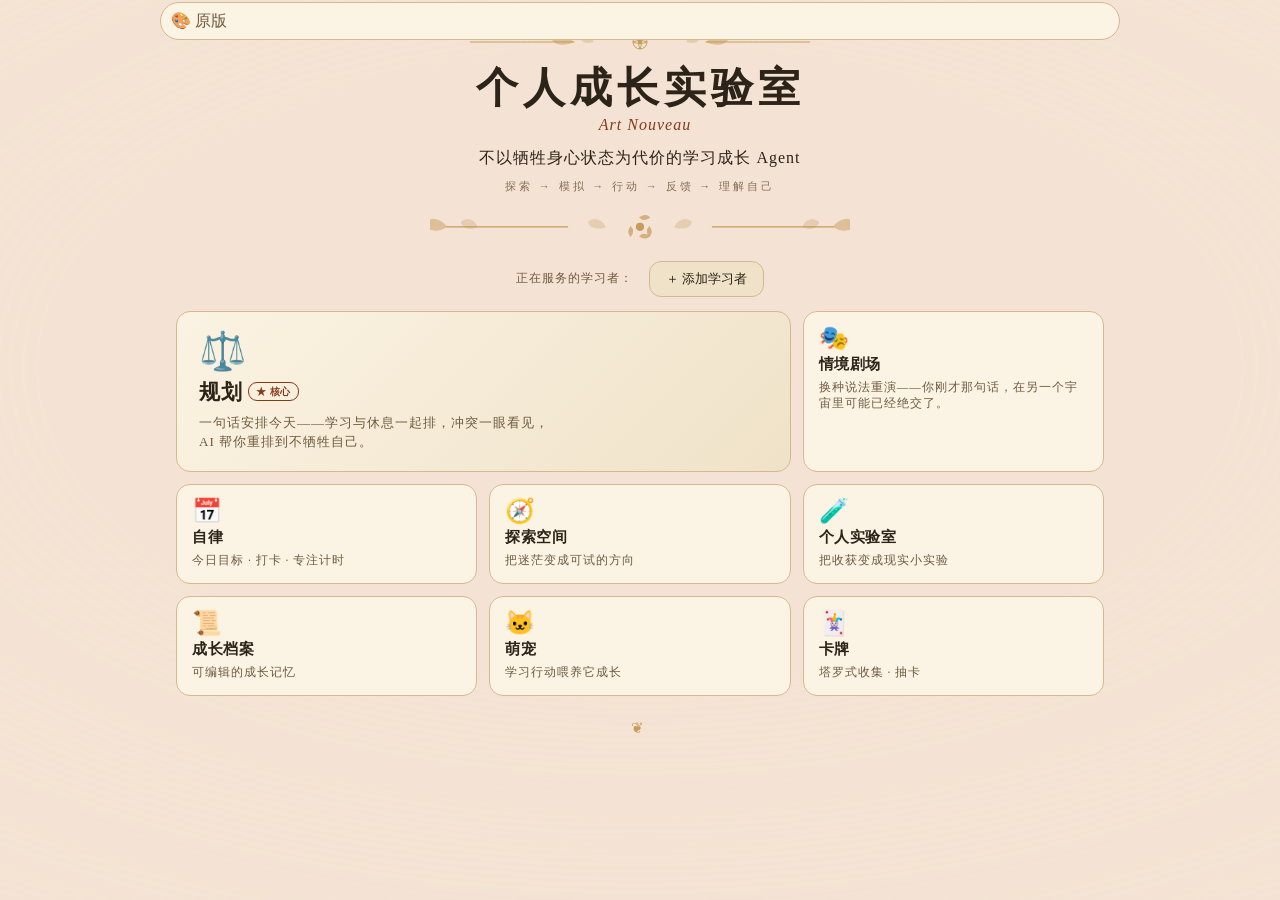
==== commit 3a030af6: "新增：LLM自动排程+时间线/复盘/标签+情境剧场v2(温度计/洞察/第三节点)+分页UI" ====
--- a/app/static/index.html
+++ b/app/static/index.html
@@ -145,6 +145,23 @@
 .badge{font-size:11px;padding:3px 12px;border-radius:14px;border:1px solid var(--border)}
 .badge.ok{color:var(--success);border-color:var(--success)}
 .badge.no{color:var(--danger);border-color:var(--danger)}
+
+/* ===== 关系温度计 / 情绪 / 对比表 / 成长洞察 ===== */
+.relpanel{display:flex;gap:10px;align-items:center;padding:9px 14px;border:1px solid var(--border);
+  border-radius:12px;background:var(--surface-2);margin:10px 0;flex-wrap:wrap}
+.relpanel .face{font-size:22px;line-height:1}
+.relbar{flex:1;min-width:130px;height:8px;border-radius:6px;background:var(--surface);
+  border:1px solid var(--border);position:relative}
+.relbar .relmark{position:absolute;top:-3px;bottom:-3px;left:50%;width:1px;background:var(--muted);opacity:.5}
+.relbar .fill{position:absolute;top:0;bottom:0;background:var(--gold);border-radius:6px;
+  transition:left .5s var(--ease),width .5s var(--ease),background .5s}
+.mood-chip{font-size:12px;padding:3px 10px;border-radius:14px;border:1px dashed var(--gold);color:var(--rust)}
+.eval-note{flex-basis:100%;font-size:11px;color:var(--muted)}
+.cmp-table{width:100%;border-collapse:collapse;font-size:12px;margin:8px 0}
+.cmp-table th,.cmp-table td{border:1px solid var(--border);padding:8px 10px;text-align:left;vertical-align:top}
+.cmp-table th{color:var(--rust);background:var(--surface-2);font-weight:600;white-space:nowrap}
+.insight-box{border:1px solid var(--gold);border-radius:12px;padding:4px 16px;margin-top:10px;
+  background:linear-gradient(135deg,rgba(200,155,90,.10),transparent 60%)}
 
 .md{background:var(--surface-2);border-radius:12px;padding:14px 16px;font-size:13px;
   white-space:pre-wrap;line-height:1.65;border:1px solid var(--border)}
@@ -323,17 +340,24 @@
   transition:border-color .2s,color .2s,background .2s,transform .16s var(--ease)}
 button.act:active,nav button:active,.usertag:active,.dir-opt:active{transform:scale(.96)}
 .spec-card:hover{transform:translateY(-3px)}
-@media(prefers-reduced-motion:reduce){#main.view-anim>*{animation:none}}
+@media(prefers-reduced-motion:reduce){
+  #main.view-anim>*{animation:none}
+  .card-enter,.sec.arrive .sec-h .sh-ico,.sec.arrive .sec-h::after,
+  .sec.page-next,.sec.page-prev,
+  #nav button.bento.on .b-ico{animation:none}
+  .sec-h,.sec-body{transition:none}
+}
 
 /* ===== Bento 空间网格（首页启动器 · 参考 saaspo/supahero） ===== */
 #nav{display:grid;grid-template-columns:repeat(3,1fr);gap:12px;margin:14px 0 20px}
 #nav button.bento{display:flex;flex-direction:column;align-items:flex-start;justify-content:flex-start;
   gap:5px;text-align:left;padding:14px 15px;border:1px solid var(--border);border-radius:14px;
   background:var(--surface);color:var(--text);cursor:pointer;min-height:96px;
-  transition:transform .18s var(--ease),border-color .2s,box-shadow .2s}
+  transition:transform .18s var(--ease),border-color .25s,box-shadow .25s,background-color .25s}
 #nav button.bento:hover{transform:translateY(-3px);border-color:var(--gold);box-shadow:var(--shadow)}
 #nav button.bento.on{background:var(--surface);color:var(--text);border-color:var(--gold);
   box-shadow:0 0 0 2px var(--gold-2)}
+#nav button.bento.on .b-ico{animation:bloom .55s var(--ease)}
 #nav .b-ico{font-size:24px;line-height:1}
 #nav .b-t{font-size:15px;font-weight:600;letter-spacing:.5px;display:flex;align-items:center;gap:6px}
 #nav .b-d{font-size:11.5px;color:var(--muted);line-height:1.45}
@@ -392,6 +416,13 @@
 /* 日程 + 量化 */
 #plan_schedule{display:flex;flex-direction:column;gap:6px;margin-top:6px}
 .sched-day-h{font-size:12px;color:var(--rust);letter-spacing:.06em;margin:10px 0 4px;font-weight:600}
+.sched-tag{font-size:10px;color:var(--rust);border:1px solid var(--rust);border-radius:8px;padding:0 6px;margin-left:4px}
+.timeline-row{display:flex;align-items:center;gap:8px;margin:4px 0;font-size:12px}
+.tl-date{width:44px;color:var(--muted);white-space:nowrap}
+.tl-bar{flex:1;height:8px;background:var(--surface-2);border:1px solid var(--border);border-radius:4px;overflow:hidden}
+.tl-fill{display:block;height:100%;background:linear-gradient(90deg,var(--gold-2),var(--gold))}
+.tl-num{width:40px;text-align:right;color:var(--text)}
+.tl-focus{width:56px;text-align:right;color:var(--rust);white-space:nowrap}
 .sched-item{display:flex;align-items:center;gap:10px;padding:8px 11px;border:1px solid var(--border);
   border-radius:9px;background:var(--surface-2);animation:rise .35s var(--ease) both}
 .sched-item.cancelled{opacity:.5;text-decoration:line-through}
@@ -418,9 +449,47 @@
 .sec-h::after{content:"";flex:1;height:1px;background:linear-gradient(90deg,var(--gold),transparent);opacity:.6}
 .sec-h,.sec-body{opacity:0;transform:translateY(26px);transition:opacity .6s var(--ease),transform .6s var(--ease)}
 .sec.in .sec-h,.sec.in .sec-body{opacity:1;transform:none}
+
+/* ===== 换页流动感 ===== */
+/* 到达：导航跳转后，目标区图标绽放 + 金线画出 + 内容重升一次 */
+.sec.arrive .sec-h .sh-ico{animation:bloom .65s var(--ease)}
+.sec.arrive .sec-h::after{transform-origin:left;animation:drawline .7s var(--ease)}
+@keyframes bloom{
+  0%{transform:scale(.5) rotate(-10deg);opacity:.3}
+  60%{transform:scale(1.16) rotate(4deg)}
+  100%{transform:none;opacity:1}}
+@keyframes drawline{from{transform:scaleX(0)}to{transform:scaleX(1)}}
+/* 多步视图换页：卡片轻浮入场，逐张错峰（animationDelay 由 JS 按序号设置） */
+.card-enter{animation:cardIn .45s var(--ease) both}
+@keyframes cardIn{
+  from{opacity:0;transform:translateY(12px)}
+  to{opacity:1;transform:none}}
+
+/* ===== 分页模式：一次一个空间 ===== */
+.sec{display:none}
+.sec.active{display:block}
+.sec.page-next{animation:pageInNext .42s var(--ease)}
+.sec.page-prev{animation:pageInPrev .42s var(--ease)}
+@keyframes pageInNext{from{opacity:0;transform:translateX(38px)}to{opacity:1;transform:none}}
+@keyframes pageInPrev{from{opacity:0;transform:translateX(-38px)}to{opacity:1;transform:none}}
+/* 进入空间后：页头收窄，八宫格变紧凑分页条 */
+body.page-mode header{margin-bottom:4px}
+body.page-mode header .hdr-orn,body.page-mode header .sub{display:none}
+body.page-mode h1{font-size:20px;letter-spacing:2px;cursor:pointer;transition:color .2s}
+body.page-mode h1:hover{color:var(--gold)}
+body.page-mode h1 .fl{display:none}
+body.page-mode .orn-divider{display:none}
+body.page-mode .userselect{margin:2px 0 10px}
+body.page-mode #nav{display:flex;flex-wrap:wrap;gap:8px;margin:0 0 20px}
+body.page-mode #nav .bento{flex:0 0 auto;flex-direction:row;align-items:center;gap:7px;
+  min-height:0;padding:7px 13px;border-radius:999px}
+body.page-mode #nav .bento .b-ico{font-size:16px}
+body.page-mode #nav .bento .b-t{font-size:13px}
+body.page-mode #nav .bento .b-d,body.page-mode #nav .bento .b-tag{display:none}
+body.page-mode #nav .bento.on{box-shadow:0 0 0 1.5px var(--gold-2)}
 </style>
 </head>
-<body>
+<body data-view="home">
 <div class="bg" id="bg"></div>
 <div class="wrap">
   <header>
@@ -442,7 +511,7 @@
         <circle r="2.2" fill="currentColor"/>
       </g>
     </svg>
-    <h1>个人成长实验室<span class="fl">Art&nbsp;Nouveau</span></h1>
+    <h1 onclick="showView('home')" title="返回启动台">个人成长实验室<span class="fl">Art&nbsp;Nouveau</span></h1>
     <div class="sub hero-lead">不以牺牲身心状态为代价的学习成长 Agent</div>
     <div class="sub loop-line">探索 → 模拟 → 行动 → 反馈 → 理解自己</div>
   </header>
@@ -647,25 +716,55 @@
   renderPlan(); renderTheater(); renderDiscipline(); renderExplore();
   renderLab(); renderMemory(); renderPet(); renderCards();
 }
+/* —— 分页模式：一次一个空间，方向感知翻页 —— */
+const VIEW_ORDER=['plan','theater','discipline','explore','lab','memory','pet','cards'];
 function showView(v){
-  const sec=document.getElementById('sec-'+v);
-  if(sec) sec.scrollIntoView({behavior:'smooth',block:'start'});
+  const cur=document.querySelector('#main .sec.active');
+  const next=v==='home'?null:document.getElementById('sec-'+v);
+  if(v!=='home'&&!next)return;
+  let dir='page-next';
+  if(cur&&next&&cur!==next){
+    dir=VIEW_ORDER.indexOf(v)>=VIEW_ORDER.indexOf(cur.dataset.view)?'page-next':'page-prev';
+  }
+  if(cur)cur.classList.remove('active','page-next','page-prev','arrive');
+  document.body.classList.toggle('page-mode',v!=='home');
+  document.body.dataset.view=v;
+  if(next){
+    next.classList.add('active');
+    next.classList.remove('page-next','page-prev','arrive');void next.offsetWidth;
+    next.classList.add(dir,'arrive');
+  }
+  document.querySelectorAll('#nav .bento').forEach(b=>b.classList.toggle('on',b.dataset.view===v));
+  window.scrollTo(0,0);
+}
+// 键盘 ←/→ 翻页（输入框聚焦时不抢键）
+window.addEventListener('keydown',e=>{
+  if(['INPUT','TEXTAREA','SELECT'].includes(e.target.tagName))return;
+  if(e.metaKey||e.ctrlKey||e.altKey)return;
+  const i=VIEW_ORDER.indexOf(document.body.dataset.view);
+  if(i<0)return;
+  if(e.key==='ArrowRight'&&i<VIEW_ORDER.length-1)showView(VIEW_ORDER[i+1]);
+  if(e.key==='ArrowLeft'&&i>0)showView(VIEW_ORDER[i-1]);
+});
+function initFlow(){
+  // 多步视图（剧场/探索/规划）换页时，卡片轻浮入场 + 错峰；
+  // 打卡/萌宠这类频繁重渲染的区不挂，避免闪烁。
+  ['theater','explore','plan'].forEach(v=>{
+    const b=secBody(v);
+    if(!b)return;
+    new MutationObserver(()=>{
+      b.querySelectorAll(':scope > .card').forEach((c,i)=>{
+        c.classList.remove('card-enter');void c.offsetWidth;
+        c.style.animationDelay=(i*0.07)+'s';
+        c.classList.add('card-enter');
+      });
+    }).observe(b,{childList:true});
+  });
 }
 function initScroll(){
-  if('IntersectionObserver' in window){
-    const io=new IntersectionObserver((es)=>{es.forEach(e=>{if(e.isIntersecting)e.target.classList.add('in');});},{rootMargin:'0px 0px -10% 0px',threshold:0.05});
-    document.querySelectorAll('#main .sec').forEach(s=>io.observe(s));
-  }else{
-    document.querySelectorAll('#main .sec').forEach(s=>s.classList.add('in'));
-  }
-  window.addEventListener('scroll',onScrollSpy,{passive:true});
-  onScrollSpy();
-}
-function onScrollSpy(){
-  let curSec='plan';
-  const y=window.scrollY + window.innerHeight*0.3;
-  document.querySelectorAll('#main .sec').forEach(s=>{ if(s.offsetTop<=y) curSec=s.dataset.view; });
-  document.querySelectorAll('#nav button').forEach(b=>b.classList.toggle('on',b.dataset.view===curSec));
+  // 分页模式下没有滚动显现，标题/内容直接可见
+  document.querySelectorAll('#main .sec').forEach(s=>s.classList.add('in'));
+  initFlow();
 }
 
 // ---------- 探索空间 ----------
@@ -745,15 +844,17 @@
       <button class="act primary" onclick="showCreateScene()">＋ 自创一个场景</button>
     </div>`;
   try{
-    const scenes=await apiGet('/api/scenarios');
+    const scenes=await apiGet('/api/scenarios?user_id='+cur);
     scenes.forEach(s=>{
       const isCustom=(s.slug||'').startsWith('custom-');
       const del=isCustom?`<span class="badge no" onclick="event.stopPropagation();delScene('${esc(s.slug)}')">删除</span>`:'';
+      const played=s.run_count?`<span class="muted">已练 ${s.run_count} 场</span>`:'';
+      const insight=s.run_count?`<span class="badge ok" onclick="event.stopPropagation();insightScene('${esc(s.slug)}','${esc(s.title)}')">🔮 成长洞察</span>`:'';
       h+=`<div class="scene" onclick="openDirector('${esc(s.slug)}')">
       <div class="avatar">${esc(s.avatar||'🧑')}</div>
       <div class="grow"><div class="t">${esc(s.title)}</div>
       <div class="m">${esc(s.theme)} · ${esc(s.goal)}</div></div>
-      ${del}<span class="badge ok">进入</span></div>`;
+      ${played}${insight}${del}<span class="badge ok">进入</span></div>`;
     });
   }catch(e){h+=`<div class="muted">场景加载失败：${esc(e.message)}</div>`;}
   h+=`</div>`;
@@ -827,8 +928,30 @@
 }
 async function startScene(slug,director){
   const r=await api(`/api/scenes/${slug}/start`,{user_id:cur,director:director||null});
-  curScene=r.scenario;curRun={id:r.run_id,branch:'A',node:r.current_node_id,tl:[],director:r.director||{}};
+  curScene=r.scenario;curRun={id:r.run_id,branch:'A',node:r.current_node_id,tl:[],director:r.director||{},evals:[],delta:0,mood:''};
   renderScenePlay();
+}
+function relState(delta){
+  if(delta<=-4)return{face:'🥶',label:'关系冰冷'};
+  if(delta<0)return{face:'😕',label:'关系紧张'};
+  if(delta===0)return{face:'😐',label:'关系平静'};
+  if(delta<=3)return{face:'🙂',label:'关系融洽'};
+  return{face:'😄',label:'关系热络'};
+}
+function updateRelPanel(){
+  const panel=document.getElementById('relPanel');
+  if(!panel)return;
+  const d=Math.max(-6,Math.min(6,curRun.delta||0));
+  const st=relState(d);
+  document.getElementById('relFace').textContent=st.face;
+  const fill=document.getElementById('relFill');
+  const pct=Math.abs(d)/6*50;
+  fill.style.left=d>=0?'50%':(50-pct)+'%';
+  fill.style.width=pct+'%';
+  fill.style.background=d<0?'var(--rust)':'var(--gold)';
+  const moodEl=document.getElementById('relMood');
+  const name=curScene?curScene.character_name:'对方';
+  moodEl.textContent=(curRun.mood?`${name}此刻：${curRun.mood} · `:'')+st.label+`（${d>0?'+':''}${d}）`;
 }
 function renderScenePlay(){
   const s=curScene;
@@ -847,6 +970,11 @@
     <div class="muted"><b>你的目标：</b>${esc(s.goal)}</div>
     <div class="muted"><b>约束：</b>${esc((s.constraints||[]).join('；'))}</div>
     ${curRun.director&&curRun.director.focus?`<div class="muted"><b>训练设置：</b>${esc(curRun.director.focus)} · ${esc(curRun.director.intensity)} · ${esc(curRun.director.feedback)}</div>`:''}
+    <div class="relpanel" id="relPanel">
+      <span class="face" id="relFace">😐</span>
+      <div class="relbar"><div class="relmark"></div><div class="fill" id="relFill" style="left:50%;width:0%"></div></div>
+      <span class="mood-chip" id="relMood">刚开始对话</span>
+    </div>
     <div class="chat">${chat||'<div class="muted">场景开始…</div>'}</div>
     <div id="evalBox" class="eval"></div>`;
   if(done){
@@ -867,11 +995,13 @@
   }
   h+=`<div id="cmpBox" style="margin-top:10px"></div></div>`;
   secBody('theater').innerHTML=h;
+  updateRelPanel();
   const fb=(curRun.director||{}).feedback;
   if(done && fb==='结束后再看' && (curRun.evals||[]).length){
     const eb=document.getElementById('evalBox');
     if(eb) eb.innerHTML=`<div class="muted" style="flex-basis:100%">本场评估 · 训练目标：${esc((curRun.director||{}).focus||'')}</div>`
-      +curRun.evals.map(evalBadgeHTML).join('');
+      +curRun.evals.map(evalBadgeHTML).join('')
+      +`<span class="eval-note">以上评估与情绪均为模型对模拟对话的判断，仅供参考，不是客观评分。</span>`;
   }
 }
 function evalBadgeHTML(ev){
@@ -892,17 +1022,20 @@
   if(r.red_flag){curRun.tl.push({who:'char',text:r.message});renderScenePlay();return;}
   curRun.tl.push({who:'char',text:r.character_reply});
   curRun.node=r.next_node_id||'';
+  curRun.delta=(curRun.delta||0)+(r.relation_delta||0);
+  if(r.character_mood)curRun.mood=r.character_mood;
   curRun.evals=curRun.evals||[];
   if(r.eval&&Object.keys(r.eval).length)curRun.evals.push(r.eval);
   renderScenePlay();
   const immediate=((curRun.director||{}).feedback||'结束后再看')==='过程中提示';
   if(immediate&&r.eval&&Object.keys(r.eval).length){
-    document.getElementById('evalBox').innerHTML=evalBadgeHTML(r.eval);
+    document.getElementById('evalBox').innerHTML=evalBadgeHTML(r.eval)
+      +`<span class="eval-note">模型对模拟对话的判断，仅供参考。</span>`;
   }
 }
 async function replayScene(){
   const r=await api(`/api/scenes/run/${curRun.id}/replay`);
-  curRun={id:r.run_id,branch:r.branch_label,node:r.current_node_id,tl:[],director:r.director||(curRun&&curRun.director)||{},evals:[]};
+  curRun={id:r.run_id,branch:r.branch_label,node:r.current_node_id,tl:[],director:r.director||(curRun&&curRun.director)||{},evals:[],delta:0,mood:''};
   renderScenePlay();
 }
 async function compareScene(){
@@ -912,11 +1045,52 @@
   catch(e){ document.getElementById('cmpBox').innerHTML=`<div class="muted">对比失败：${esc(e.message)}</div>`; return; }
   if(r.error){document.getElementById('cmpBox').innerHTML=`<div class="muted">${esc(r.error)}</div>`;return;}
   lastCompare=r.compare;
-  document.getElementById('cmpBox').innerHTML=`<div class="md">${fmtMd(r.compare)}</div>
+  document.getElementById('cmpBox').innerHTML=`
+    <div class="section-t">🪞 分支对照</div>${cmpTableHTML(r.branches)}
+    <div class="insight-box"><div class="section-t">⚖ Agent 对比洞察</div>
+      <div class="md">${fmtMd(r.compare)}</div></div>
     <div class="row" style="margin-top:8px">
       <button class="act primary" onclick="makeExperiment()">🧪 变成现实小实验</button>
       <button class="act" onclick="collectExperience()">🃏 收藏经验</button>
+      <button class="act" onclick="insightScene(curScene.slug,curScene.title)">🔮 成长洞察</button>
     </div>`;
+}
+function cmpTableHTML(branches){
+  if(!branches||!branches.length)return '';
+  let h=`<table class="cmp-table"><tr><th>分支</th><th>你的说法</th><th>对方反应</th><th>对方情绪</th><th>评估</th></tr>`;
+  branches.forEach(b=>{
+    const ev=b.eval||{};
+    h+=`<tr><td>${esc(b.label)}</td><td>「${esc(b.user_text)}」</td>
+      <td>${esc(b.character_reply)}</td><td>${esc(b.character_mood||'—')}</td>
+      <td>${ev['达成目标']?'✅':'❌'} ${ev['关系友好']?'✅':'❌'} ${ev['真诚表达']?'✅':'❌'}</td></tr>`;
+  });
+  return h+`</table><div class="eval-note">✅/❌ 为模型对模拟对话的判断，仅供参考；对方反应是模拟练习材料，不代表真人一定如此。</div>`;
+}
+let lastInsight='';
+async function insightScene(slug,title){
+  secBody('theater').innerHTML=`<div class="card">
+    <div class="section-t">🔮 成长洞察 · ${esc(title)}</div>
+    <div class="muted">正在通读你在「${esc(title)}」里的所有练习表现…</div></div>`;
+  let r;
+  try{ r=await api(`/api/scenes/${slug}/insight`,{user_id:cur}); }
+  catch(e){ secBody('theater').innerHTML=`<div class="card"><div class="muted">洞察失败：${esc(e.message)}</div>
+    <div class="row" style="margin-top:8px"><button class="act" onclick="renderTheater()">← 返回</button></div></div>`; return; }
+  if(r.error){ secBody('theater').innerHTML=`<div class="card"><div class="muted">${esc(r.error)}</div>
+    <div class="row" style="margin-top:8px"><button class="act" onclick="renderTheater()">← 返回场景列表</button></div></div>`; return; }
+  lastInsight=r.insight;
+  secBody('theater').innerHTML=`<div class="card">
+    <div class="section-t">🔮 成长洞察 · ${esc(title)}</div>
+    <div class="muted" style="margin-bottom:8px">基于你 ${r.branches} 次关键表现的模式分析。结论只是假设：模拟练习 ≠ 现实表现，不评判人格。</div>
+    <div class="md">${fmtMd(r.insight)}</div>
+    <div class="row" style="margin-top:10px">
+      <button class="act primary" onclick="saveInsight()">📜 存入成长档案</button>
+      <button class="act" onclick="renderTheater()">← 返回场景列表</button>
+    </div></div>`;
+}
+async function saveInsight(){
+  const r=await api('/api/memory',{user_id:cur,kind:'insight',content:lastInsight,source_ref:'theater:'+(curScene?curScene.title:'')});
+  if(r.error)return alert(r.error);
+  alert('已存入成长档案（可编辑、可删除）');
 }
 async function makeExperiment(){
   const r=await api(`/api/scenes/${curScene.slug}/experiment-plan`,{user_id:cur,compare_text:lastCompare});
@@ -957,20 +1131,23 @@
 async function renderPlan(){
   const h=`<div class="card">
     <div class="section-t">规划 · 学业与身心平衡</div>
-    <div class="muted" style="margin-bottom:8px">一句话说今天的安排或状态，AI 拆成可确认的操作。确认前不写入，写入了也能撤销。</div>
+    <div class="muted" style="margin-bottom:8px">一句话安排——「解析」拆单条操作；「自动排程」把整段内容排成未来几天的日程+待办并自动关联。确认前不写入。</div>
     <div class="plan-input">
-      <textarea id="plan_text" placeholder="例：明天早上背单词，晚上跑步 40 分钟，11 点前睡，今天有点累"></textarea>
+      <textarea id="plan_text" placeholder="例：这周要复习高数、准备英语考试、每天跑步 30 分钟、11 点前睡"></textarea>
       <button class="act primary" onclick="doParse()">解析 →</button>
+      <button class="act" onclick="doAutoPlan()">⚡ 自动排程</button>
     </div>
     <div id="plan_status"></div>
     <div id="plan_ops"></div>
     <div class="section-t" style="margin-top:16px">今日日程</div>
     <div id="plan_schedule" class="muted">加载中…</div>
+    <div class="section-t" style="margin-top:16px">时间线 · 计划 vs 实际 <button class="act narrow" onclick="doReview()">🔍 AI 复盘</button></div>
+    <div id="plan_timeline" class="muted">加载中…</div>
     <div class="section-t" style="margin-top:16px">身心状态 · 睡眠 / 精力 / 专注 / 压力</div>
     <div id="plan_metrics" class="muted">加载中…</div>
   </div>`;
   secBody('plan').innerHTML=h;
-  refreshSchedule(); refreshMetrics();
+  refreshSchedule(); refreshMetrics(); loadTimeline();
 }
 
 async function doParse(){
@@ -988,6 +1165,62 @@
   renderOps(r.ops||[]);
 }
 
+let autoPlanResult=null;
+async function doAutoPlan(){
+  const t=document.getElementById('plan_text').value.trim();
+  if(!t)return alert('先写要安排的内容/目标');
+  const st=document.getElementById('plan_status');
+  st.innerHTML='<div class="loading"><span class="dot"></span><span class="dot"></span><span class="dot"></span><span class="loading-txt">AI 正在帮你排未来几天的日程…</span></div>';
+  document.getElementById('plan_ops').innerHTML='';
+  let r;
+  try{ r=await api(`/api/users/${cur}/auto-plan`,{content:t}); }
+  catch(e){ st.innerHTML=`<div class="muted">排程失败：${esc(e.message)}</div>`; return; }
+  st.innerHTML='';
+  if(r.parse_error){ document.getElementById('plan_ops').innerHTML='<div class="muted">没排出来，试试换种说法。</div>'; return; }
+  autoPlanResult=r;
+  renderAutoPlanPreview(r);
+}
+function renderAutoPlanPreview(r){
+  const el=document.getElementById('plan_ops');
+  const sched=(r.schedule||[]).map((s,i)=>
+    `<div class="sched-item" style="animation-delay:${i*50}ms"><span class="sched-time">${esc(s.date.slice(5))} ${esc(s.start_time||'')}-${esc(s.end_time||'')}</span><span class="sched-title">${esc(s.title)}</span></div>`).join('');
+  const todos=(r.todos||[]).map(t=>`<div class="sched-item"><span class="sched-time">待办</span><span class="sched-title">${esc(t.title)}</span></div>`).join('');
+  el.innerHTML=`<div class="section-t" style="margin-top:4px">⚡ 自动排程预览（${(r.schedule||[]).length} 日程 + ${(r.todos||[]).length} 待办）</div>
+    ${r.note?`<div class="muted">${esc(r.note)}</div>`:''}
+    ${sched||'<div class="muted">无日程</div>'}
+    ${todos?`<div class="muted" style="margin-top:6px">待办：</div>${todos}`:''}
+    <input id="plan_tags" placeholder="标签（逗号分隔，可选）如：学习,运动" style="margin-top:8px">
+    <div class="row" style="margin-top:10px"><button class="act primary" onclick="confirmAutoPlan()">✓ 确认写入</button><button class="act" onclick="document.getElementById('plan_ops').innerHTML=''">取消</button></div>`;
+}
+async function confirmAutoPlan(){
+  const el=document.getElementById('plan_ops');
+  el.innerHTML='<div class="loading"><span class="dot"></span><span class="dot"></span><span class="dot"></span><span class="loading-txt">写入中…</span></div>';
+  let r;
+  const tags=(document.getElementById('plan_tags')||{}).value||'';
+  try{ r=await api(`/api/users/${cur}/auto-plan/apply`,{schedule:autoPlanResult.schedule||[], todos:autoPlanResult.todos||[], tags}); }
+  catch(e){ el.innerHTML=`<div class="muted">写入失败：${esc(e.message)}</div>`; return; }
+  el.innerHTML=`<span class="op-done-txt">✓ 已写入 ${r.goals} 个待办 / ${r.schedule} 个日程，并自动关联</span>`;
+  refreshSchedule(); refreshMetrics(); loadDiscipline();
+}
+
+async function loadTimeline(){
+  const el=document.getElementById('plan_timeline'); if(!el)return;
+  let tl=[];
+  try{ tl=await apiGet(`/api/users/${cur}/timeline?days=14`); }catch(e){ el.innerHTML='<div class="muted">时间线加载失败</div>'; return; }
+  el.innerHTML=tl.map(d=>{
+    const pct=d.planned?Math.round(d.done/d.planned*100):0;
+    return `<div class="timeline-row"><span class="tl-date">${esc(d.date.slice(5))}</span><span class="tl-bar"><span class="tl-fill" style="width:${pct}%"></span></span><span class="tl-num">${d.done}/${d.planned}</span><span class="tl-focus">${d.focus_min}min</span></div>`;
+  }).join('')||'<div class="muted">还没有数据。</div>';
+}
+async function doReview(){
+  const el=document.getElementById('plan_timeline'); if(!el)return;
+  el.innerHTML='<div class="loading"><span class="dot"></span><span class="dot"></span><span class="dot"></span><span class="loading-txt">AI 复盘近 7 天…</span></div>';
+  let r;
+  try{ r=await api(`/api/users/${cur}/review`,{days:7}); }
+  catch(e){ el.innerHTML=`<div class="muted">复盘失败：${esc(e.message)}</div>`; return; }
+  el.innerHTML=`<div class="md">${fmtMd(r.review)}</div><button class="act" style="margin-top:8px" onclick="loadTimeline()">← 回到时间线</button>`;
+}
+
 function renderOps(ops){
   const el=document.getElementById('plan_ops');
   if(!ops.length){ el.innerHTML='<div class="muted">没识别到操作，试试更具体一点。</div>'; return; }
@@ -1054,7 +1287,7 @@
   const labelOf=d=>{ if(d===days[0])return '今天'; if(d===days[1])return '明天'; return d.slice(5).replace('-','/'); };
   const html=days.map(d=>{
     const items=by[d]; if(!items.length)return '';
-    const rows=items.map((it,i)=>`<div class="sched-item ${it.status==='cancelled'?'cancelled':''}" style="animation-delay:${i*50}ms"><span class="sched-time">${esc(it.start_time||'—')}${it.end_time?'-'+esc(it.end_time):''}</span><span class="sched-title">${esc(it.title)}</span></div>`).join('');
+    const rows=items.map((it,i)=>`<div class="sched-item ${it.status==='cancelled'?'cancelled':''}" style="animation-delay:${i*50}ms"><span class="sched-time">${esc(it.start_time||'—')}${it.end_time?'-'+esc(it.end_time):''}</span><span class="sched-title">${esc(it.title)}${it.tags?` <span class="sched-tag">${esc(it.tags)}</span>`:''}</span></div>`).join('');
     return `<div class="sched-day-h">${labelOf(d)}</div>${rows}`;
   }).join('');
   el.innerHTML=html||'<div class="muted">未来 7 天还没排。</div>';
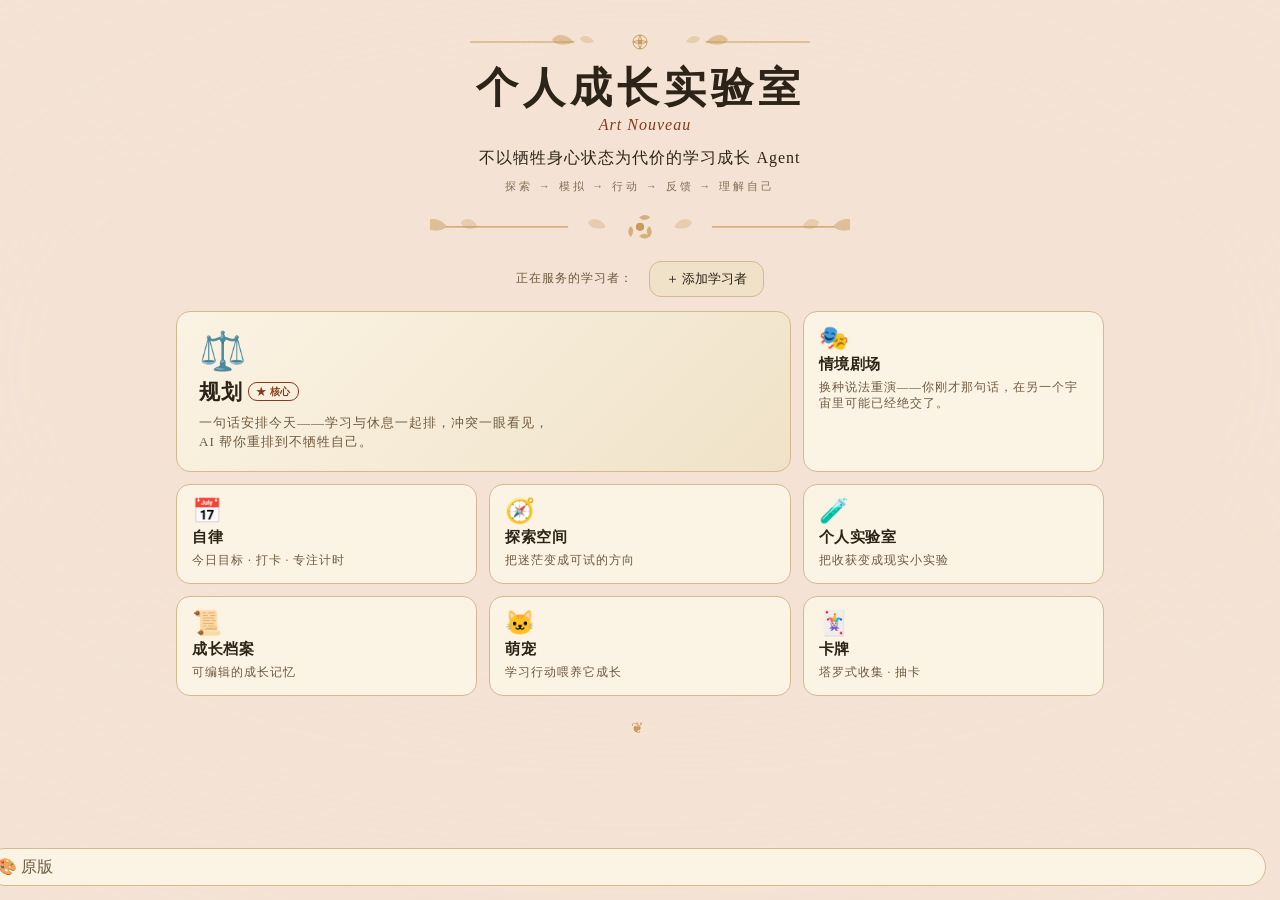
==== commit cb94a12d: "修复：分页模式内容不显示(.active显现) + 主题切换按钮移至右下角不挡标题" ====
--- a/app/static/index.html
+++ b/app/static/index.html
@@ -42,7 +42,7 @@
 [data-theme="seder-iris"] .bg::after{background:radial-gradient(130% 95% at 50% 42%, rgba(216,212,200,.82) 32%, rgba(216,212,200,.55) 78%, rgba(216,212,200,.30) 100%)}
 [data-theme="seder-pergament"] .bg::after{background:radial-gradient(130% 95% at 50% 42%, rgba(237,228,208,.82) 32%, rgba(237,228,208,.55) 78%, rgba(237,228,208,.30) 100%)}
 [data-theme="seder-distel"] .bg::after{background:radial-gradient(130% 95% at 50% 42%, rgba(227,213,191,.82) 32%, rgba(227,213,191,.55) 78%, rgba(227,213,191,.30) 100%)}
-select.theme-sel{appearance:none;-webkit-appearance:none;cursor:pointer;background:var(--surface);color:var(--muted);font:inherit;padding:5px 10px}
+select.theme-sel{appearance:none;-webkit-appearance:none;cursor:pointer;background:var(--surface);color:var(--muted);font:inherit;padding:5px 10px;position:fixed;top:auto;bottom:14px;right:14px;z-index:200}
 *{box-sizing:border-box;margin:0;padding:0}
 body{font-family:"Songti SC","STSong","Noto Serif SC",Georgia,serif;
   background:var(--bg);color:var(--text);line-height:1.65;
@@ -468,6 +468,7 @@
 /* ===== 分页模式：一次一个空间 ===== */
 .sec{display:none}
 .sec.active{display:block}
+.sec.active .sec-h,.sec.active .sec-body{opacity:1;transform:none}
 .sec.page-next{animation:pageInNext .42s var(--ease)}
 .sec.page-prev{animation:pageInPrev .42s var(--ease)}
 @keyframes pageInNext{from{opacity:0;transform:translateX(38px)}to{opacity:1;transform:none}}
